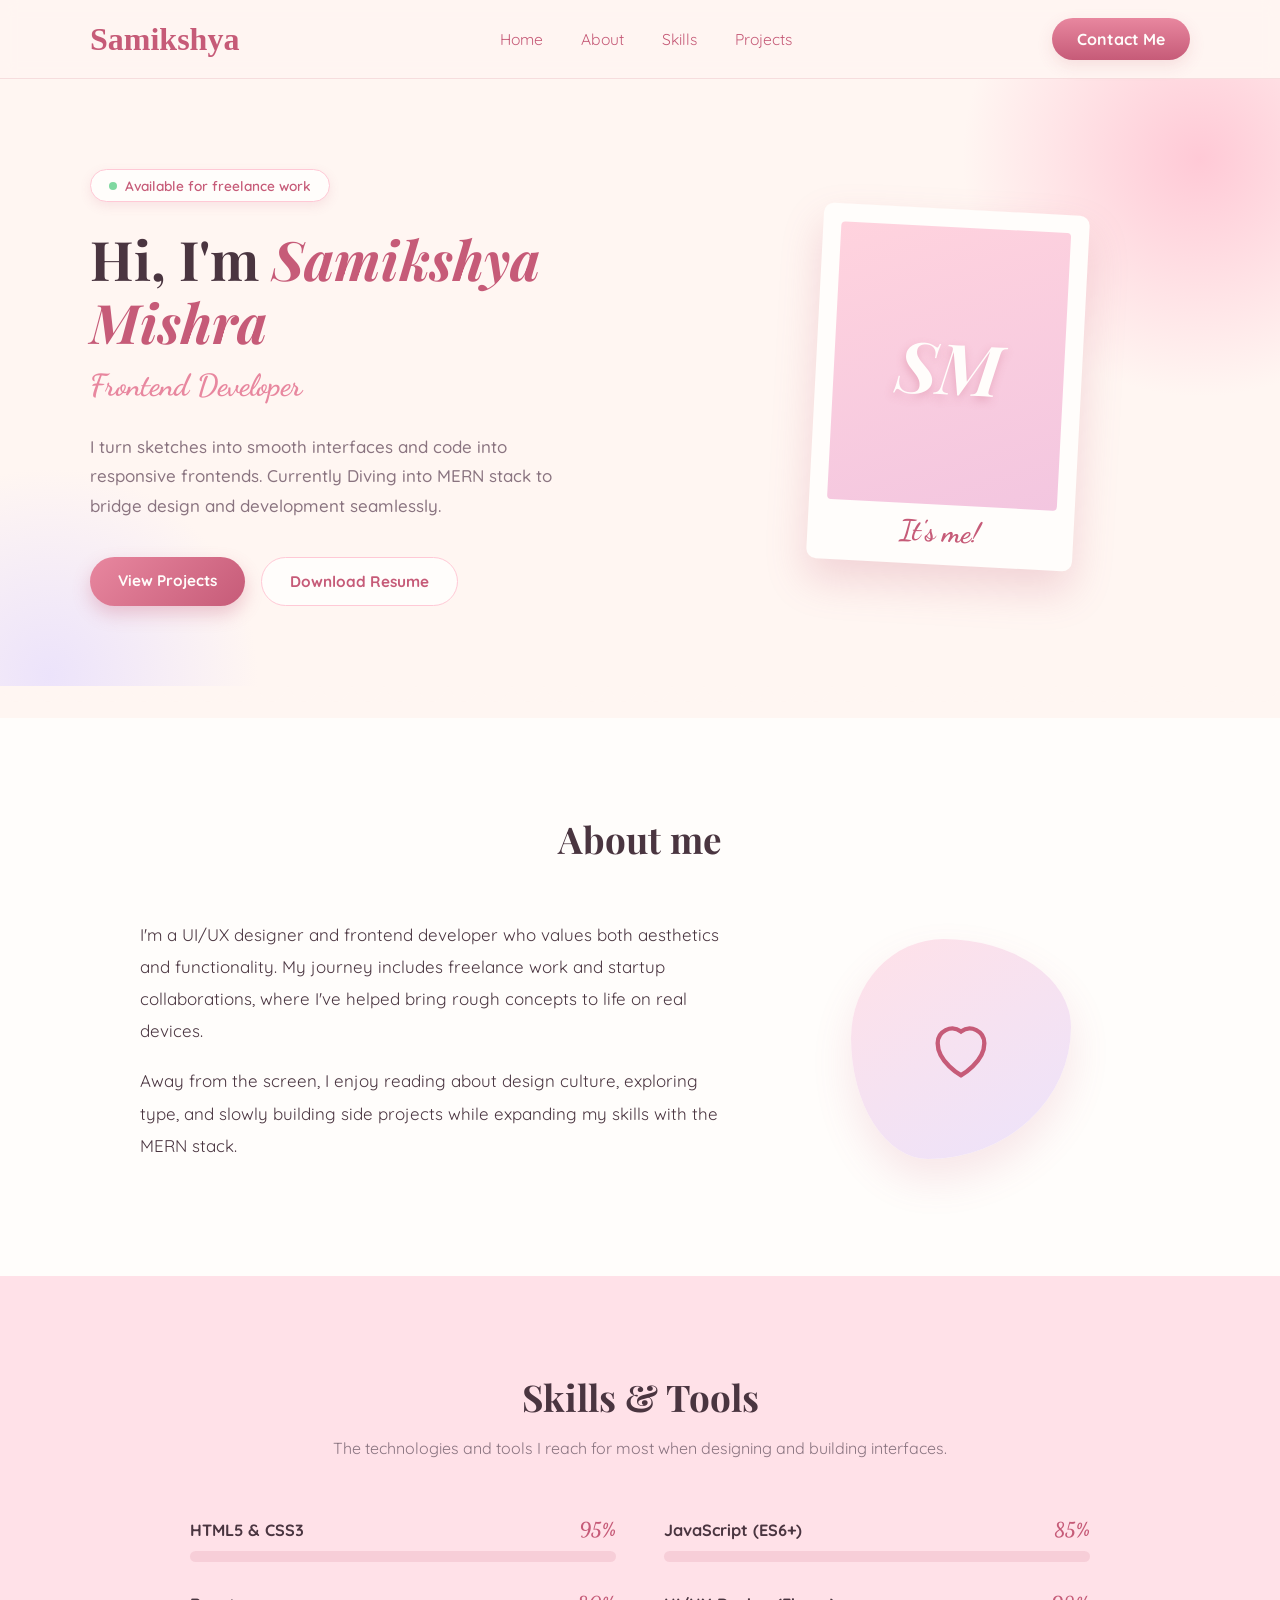
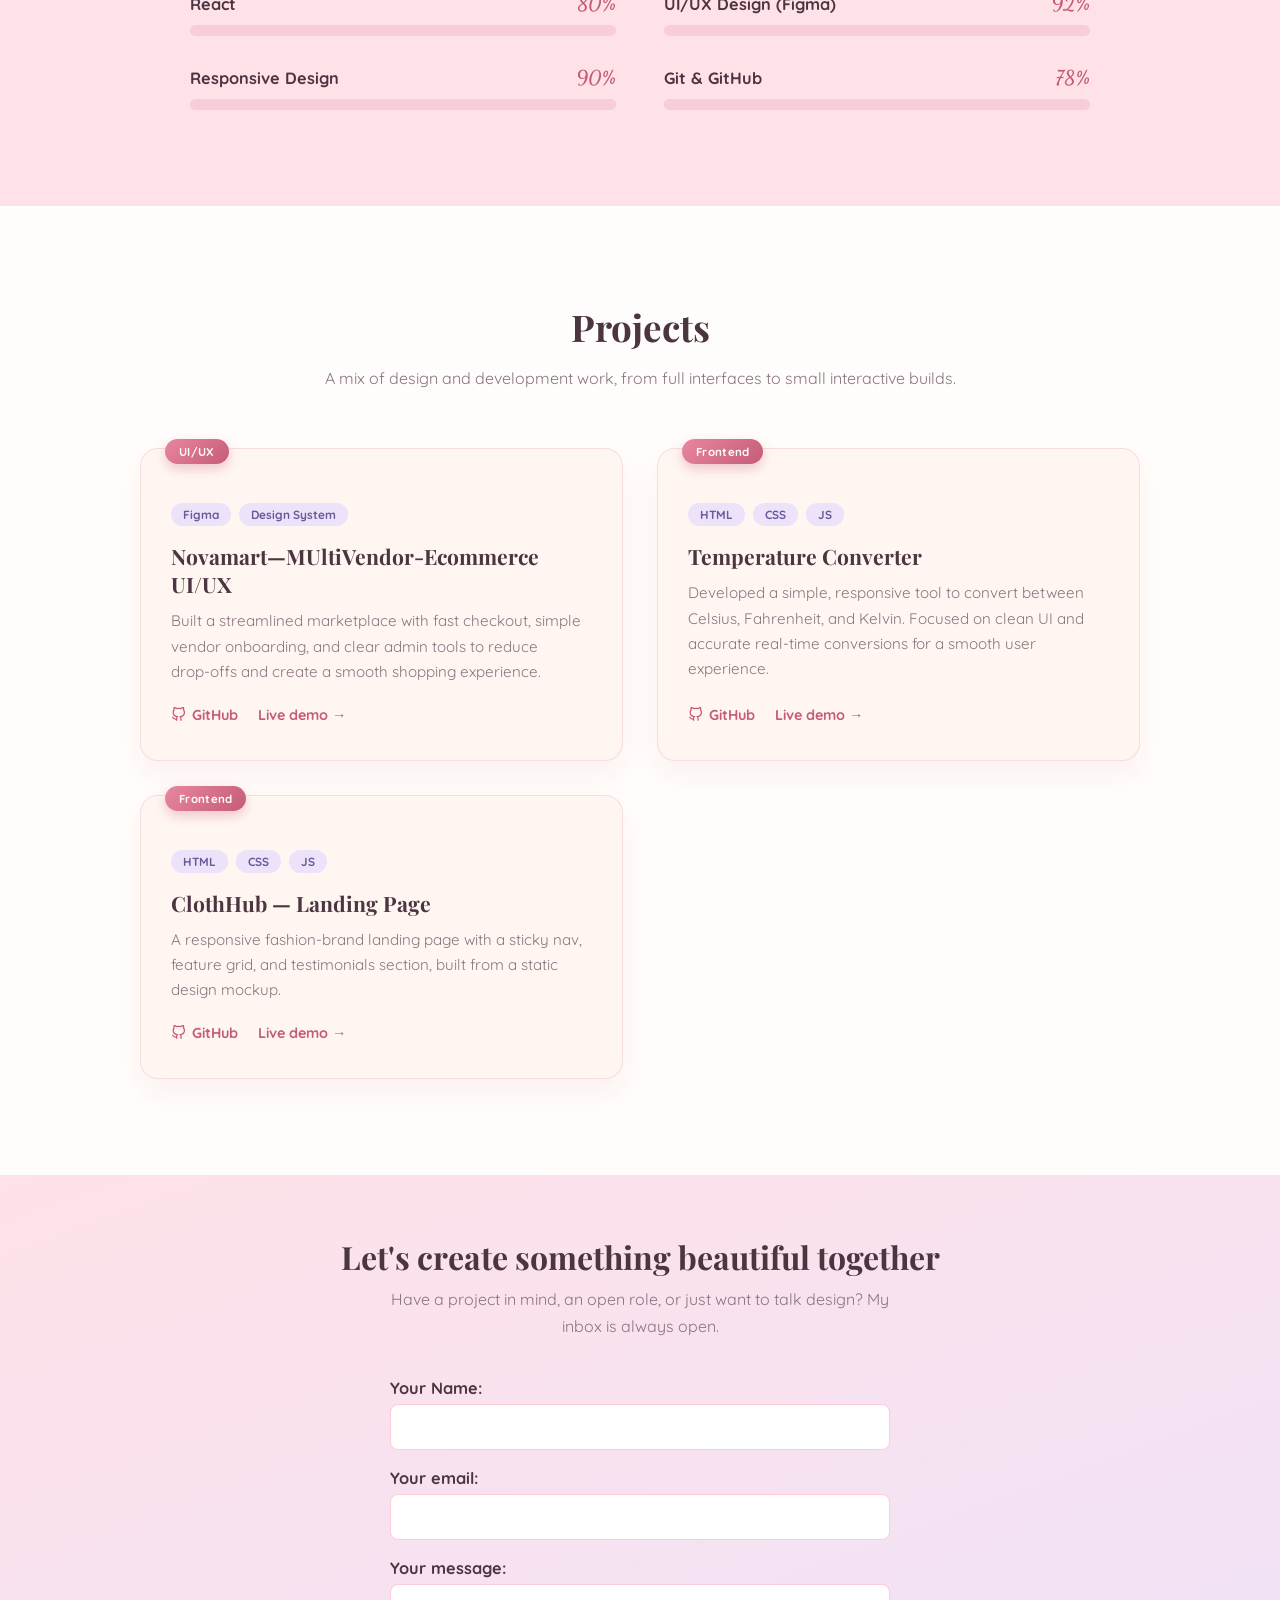
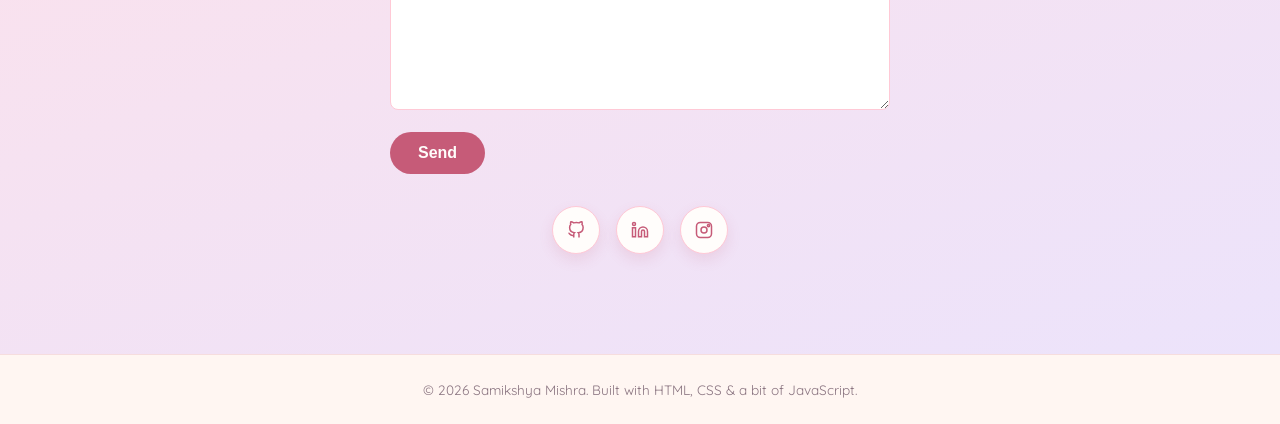
==== OIBSIP-WebDev-L1-Portfolio/index.html @ d639df47 "Update index.html" ====
<!DOCTYPE html>
<html lang="en">
<head>
    <meta charset="UTF-8">
    <meta name="viewport" content="width=device-width, initial-scale=1.0">
    <title> Samikshya Portfolio</title>
    <link rel="stylesheet" href="style.css">
    <link rel="preconnect" href="https://fonts.googleapis.com">
<link href="https://fonts.googleapis.com/css2?family=Playfair+Display:ital,wght@0,600;0,700;1,600;1,700&family=Dancing+Script:wght@600;700&family=Quicksand:wght@400;500;600;700&display=swap" rel="stylesheet">
</head>
<body>
<!-- Hero Section starts-->
    <header>
        <div class="nav-inner">
            <a href="#home" class="brand"> Samikshya</a>
            <nav class="links" id="navlinks">
              <a href="#home" class="nav-link">Home</a>
              <a href="#about"class="nav-link">About</a>
              <a href="#skills" class="nav-link">Skills</a>
              <a href="#projects" class="nav-link">Projects</a>
            </nav>
            <a href="#contact" class="nav-cta desktop-only">Contact Me</a>
            <button class="menu-toggle" id="menutoggle" aria-label="Menu"> <span></span> <span></span> <span></span></button>
        </div>
    </header>
<!-- heroooooooooooo -->
 <section class="hero" id="home">
  <svg class="sparkle" style="top:14%; left:8%; animation-delay:0s;" viewBox="0 0 24 24" fill="currentColor"><path d="M12 0 L14 10 L24 12 L14 14 L12 24 L10 14 L0 12 L10 10 Z"/></svg>
  <svg class="sparkle" style="top:60%; left:4%; animation-delay:1.2s;" viewBox="0 0 24 24" fill="currentColor"><path d="M12 0 L14 10 L24 12 L14 14 L12 24 L10 14 L0 12 L10 10 Z"/></svg>
  <svg class="sparkle" style="top:22%; right:6%; animation-delay:0.6s;" viewBox="0 0 24 24" fill="currentColor"><path d="M12 0 L14 10 L24 12 L14 14 L12 24 L10 14 L0 12 L10 10 Z"/></svg>
  <div class="wrap">
    <div class="hero-text">  
        <span class="badge"> <span class="dot"></span>Available for freelance work</span>
        <h1>Hi, I'm <span class="name">Samikshya Mishra</span></h1>
        <div class="role-line"><span id="typedRole">Frontend Developer</span></div>
        <h2 class="lede">I turn sketches into smooth interfaces and code into responsive frontends. Currently Diving into MERN stack to bridge design and development seamlessly.</h2>
        <div class="hero-btns">
            <a href="#projects" class="btn btn-solid">View Projects</a>
            <a href="#" class="btn btn-ghost">Download Resume</a>
        </div>
    </div>
    <div class="profile-wrap">
        <div class="polaroid">
            <span class="avatar=photo"></span>
            
            <div class="avatar-photo">SM
              <!-- <img src="sp.jpeg" alt="avatar-photo"> -->
            </div>
            <span class="caption">It's me!</span>
        </div>
    </div>
  </div>
 </section>
 <svg class="scallop" viewBox="0 0 1200 32" preserveAspectRatio="none" xmlns="http://www.w3.org/2000/svg">
  <path d="M0,0 
    Q15,32 30,0 Q45,32 60,0 Q75,32 90,0 Q105,32 120,0 Q135,32 150,0 Q165,32 180,0 Q195,32 210,0 Q225,32 240,0 Q255,32 270,0 Q285,32 300,0
    Q315,32 330,0 Q345,32 360,0 Q375,32 390,0 Q405,32 420,0 Q435,32 450,0 Q465,32 480,0 Q495,32 510,0 Q525,32 540,0 Q555,32 570,0 Q585,32 600,0
    Q615,32 630,0 Q645,32 660,0 Q675,32 690,0 Q705,32 720,0 Q735,32 750,0 Q765,32 780,0 Q795,32 810,0 Q825,32 840,0 Q855,32 870,0 Q885,32 900,0
    Q915,32 930,0 Q945,32 960,0 Q975,32 990,0 Q1005,32 1020,0 Q1035,32 1050,0 Q1065,32 1080,0 Q1095,32 1110,0 Q1125,32 1140,0 Q1155,32 1170,0 Q1185,32 1200,0
    L1200,0 L0,0 Z" fill="#fff6f2"/>
</svg>

<!-- Hero Section Ends -->

<!-- About Section Starts -->

<section class="about" id="about">
  <div class="wrap">
    <div class="sec-head">
      <!-- <span class="tag-note">get to know me</span> -->
      <h2>About me</h2>
    </div>
    <div class="about-body">
      <div class="about-text">
        <p>I'm a UI/UX designer and frontend developer who values both aesthetics and functionality. My journey includes freelance work and startup collaborations, where I've helped bring rough concepts to life on real devices.</p>
        <p>Away from the screen, I enjoy reading about design culture, exploring type, and slowly building side projects while expanding my skills with the MERN stack.</p>
      </div>
      <div class="about-visual">
        <div class="about-blob">
          <svg viewBox="0 0 24 24"><path d="M12 21s-8-4.5-8-11a5 5 0 0 1 8-4 5 5 0 0 1 8 4c0 6.5-8 11-8 11z"/></svg>
        </div>
      </div>
    </div>
  </div>
</section>
<!-- About Section Ends -->

<!-- Skills section Starts -->
<section class="skills" id="skills">
  <div class="wrap">
    <div class="sec-head">
      <h2>Skills &amp; Tools</h2>
      <p>The technologies and tools I reach for most when designing and building interfaces.</p>
    </div>
    <div class="skills-grid">
      <div class="skill-item">
        <div class="skill-top"><span class="name">HTML5 &amp; CSS3</span><span class="pct">95%</span></div>
        <div class="bar-track"><div class="bar-fill" data-width="95"></div></div>
      </div>
      <div class="skill-item">
        <div class="skill-top"><span class="name">JavaScript (ES6+)</span><span class="pct">85%</span></div>
        <div class="bar-track"><div class="bar-fill" data-width="85"></div></div>
      </div>
      <div class="skill-item">
        <div class="skill-top"><span class="name">React</span><span class="pct">80%</span></div>
        <div class="bar-track"><div class="bar-fill" data-width="80"></div></div>
      </div>
      <div class="skill-item">
        <div class="skill-top"><span class="name">UI/UX Design (Figma)</span><span class="pct">92%</span></div>
        <div class="bar-track"><div class="bar-fill" data-width="92"></div></div>
      </div>
      <div class="skill-item">
        <div class="skill-top"><span class="name">Responsive Design</span><span class="pct">90%</span></div>
        <div class="bar-track"><div class="bar-fill" data-width="90"></div></div>
      </div>
      <div class="skill-item">
        <div class="skill-top"><span class="name">Git &amp; GitHub</span><span class="pct">78%</span></div>
        <div class="bar-track"><div class="bar-fill" data-width="78"></div></div>
      </div>
    </div>
  </div>
</section>

<!-- Skills Section End -->

<!-- Project Section Starts -->
 <section class="projects" id="projects">
  <div class="wrap">
    <div class="sec-head">
      
      <h2>Projects</h2>
      <p>A mix of design and development work, from full interfaces to small interactive builds.</p>
    </div>
    <div class="project-grid">
      <div class="project-card">
        <span class="ribbon">UI/UX</span>
        <div class="tag-row"><span class="tag">Figma</span><span class="tag">Design System</span></div>
        <h3>Novamart—MUltiVendor-Ecommerce UI/UX</h3>
        <p>Built a streamlined marketplace with fast checkout, simple vendor onboarding, and clear admin tools to reduce drop‑offs and create a smooth shopping experience.</p>
        <div class="project-links">
          <a href="#"><svg viewBox="0 0 24 24" fill="none" stroke="currentColor" stroke-width="2"><path d="M9 19c-5 1.5-5-2.5-7-3m14 6v-3.87a3.37 3.37 0 0 0-.94-2.61c3.14-.35 6.44-1.54 6.44-7A5.44 5.44 0 0 0 20 4.77 5.07 5.07 0 0 0 19.91 1S18.73.65 16 2.48a13.38 13.38 0 0 0-7 0C6.27.65 5.09 1 5.09 1A5.07 5.07 0 0 0 5 4.77a5.44 5.44 0 0 0-1.5 3.78c0 5.42 3.3 6.61 6.44 7A3.37 3.37 0 0 0 9 18.13V22"/></svg> GitHub</a>
          <a href="https://github.com/mishraneera380-coder/NovaMart-MultiVendor-Ecommerce-UIUX#novamart--multi-vendor-e-commerce-marketplace-uiux">Live demo →</a>
        </div>
      </div>
      <div class="project-card">
        <span class="ribbon">Frontend</span>
        <div class="tag-row"><span class="tag">HTML</span><span class="tag">CSS </span> <span class="tag">JS</span></div>
        <h3>Temperature Converter</h3>
        <p>Developed a simple, responsive tool to convert between Celsius, Fahrenheit, and Kelvin. Focused on clean UI and accurate real‑time conversions for a smooth user experience.</p>
        <div class="project-links">
          <a href="#"><svg viewBox="0 0 24 24" fill="none" stroke="currentColor" stroke-width="2"><path d="M9 19c-5 1.5-5-2.5-7-3m14 6v-3.87a3.37 3.37 0 0 0-.94-2.61c3.14-.35 6.44-1.54 6.44-7A5.44 5.44 0 0 0 20 4.77 5.07 5.07 0 0 0 19.91 1S18.73.65 16 2.48a13.38 13.38 0 0 0-7 0C6.27.65 5.09 1 5.09 1A5.07 5.07 0 0 0 5 4.77a5.44 5.44 0 0 0-1.5 3.78c0 5.42 3.3 6.61 6.44 7A3.37 3.37 0 0 0 9 18.13V22"/></svg> GitHub</a>
          <a href="#">Live demo →</a>
        </div>
      </div>
      <div class="project-card">
        <span class="ribbon">Frontend</span>
        <div class="tag-row"><span class="tag">HTML</span><span class="tag">CSS</span><span class="tag">JS</span></div>
        <h3>ClothHub — Landing Page</h3>
        <p>A responsive fashion-brand landing page with a sticky nav, feature grid, and testimonials section, built from a static design mockup.</p>
        <div class="project-links">
          <a href="#"><svg viewBox="0 0 24 24" fill="none" stroke="currentColor" stroke-width="2"><path d="M9 19c-5 1.5-5-2.5-7-3m14 6v-3.87a3.37 3.37 0 0 0-.94-2.61c3.14-.35 6.44-1.54 6.44-7A5.44 5.44 0 0 0 20 4.77 5.07 5.07 0 0 0 19.91 1S18.73.65 16 2.48a13.38 13.38 0 0 0-7 0C6.27.65 5.09 1 5.09 1A5.07 5.07 0 0 0 5 4.77a5.44 5.44 0 0 0-1.5 3.78c0 5.42 3.3 6.61 6.44 7A3.37 3.37 0 0 0 9 18.13V22"/></svg> GitHub</a>
          <a href="#">Live demo →</a>
        </div>
      </div>
      <!-- <div class="project-card">
        <span class="ribbon">UI/UX</span>
        <div class="tag-row"><span class="tag">Figma</span><span class="tag">Case Study</span></div>
        <h3>Petalcart — App Redesign</h3>
        <p>A full UX case study reimagining a flower-delivery app's checkout flow, cutting drop-off with a simplified, friendlier journey.</p>
        <div class="project-links">
          <a href="#"><svg viewBox="0 0 24 24" fill="none" stroke="currentColor" stroke-width="2"><path d="M9 19c-5 1.5-5-2.5-7-3m14 6v-3.87a3.37 3.37 0 0 0-.94-2.61c3.14-.35 6.44-1.54 6.44-7A5.44 5.44 0 0 0 20 4.77 5.07 5.07 0 0 0 19.91 1S18.73.65 16 2.48a13.38 13.38 0 0 0-7 0C6.27.65 5.09 1 5.09 1A5.07 5.07 0 0 0 5 4.77a5.44 5.44 0 0 0-1.5 3.78c0 5.42 3.3 6.61 6.44 7A3.37 3.37 0 0 0 9 18.13V22"/></svg> GitHub</a>
          <a href="#">Live demo →</a>
        </div>
      </div> -->
    </div>
  </div>
</section>
<!-- Project Section End -->

<!-- Contact Section Start -->
<section class="contact" id="contact">
  <div class="wrap">
    <h2>Let's create something beautiful together</h2>
    <p class="lede">Have a project in mind, an open role, or just want to talk design? My inbox is always open.</p>
    
    <form action="https://formspree.io/f/mjyvebqd" method="POST" class="contact-form">
      <div class="form-group">
        <label for="name">Your Name:</label>
        <input type="name" id="name" required>
      </div>
      <div class="form-group">
        <label for="email">Your email:</label>
        <input type="email" id="email" name="email" required>
      </div>
      <div class="form-group">
        <label for="message">Your message:</label>
        <textarea id="message" name="message" rows="5" required></textarea>
      </div>
      <button type="submit">Send</button>
    </form>

    <!-- <a href="mailto:samikshya812@gmail.com" class="email-link">samikshya812@gmail.com</a> -->

    <div class="social-row">
     <!-- GitHub -->
     <a href="https://github.com/mishraneera380-coder" aria-label="GitHub">
       <svg viewBox="0 0 24 24" fill="none" stroke-width="2"><path d="M9 19c-5 1.5-5-2.5-7-3m14 6v-3.87a3.37 3.37 0 0 0-.94-2.61c3.14-.35 6.44-1.54 6.44-7A5.44 5.44 0 0 0 20 4.77 5.07 5.07 0 0 0 19.91 1S18.73.65 16 2.48a13.38 13.38 0 0 0-7 0C6.27.65 5.09 1 5.09 1A5.07 5.07 0 0 0 5 4.77a5.44 5.44 0 0 0-1.5 3.78c0 5.42 3.3 6.61 6.44 7A3.37 3.37 0 0 0 9 18.13V22"/></svg>
     </a>

     <!-- LinkedIn -->
     <a href="https://www.linkedin.com/in/samikshya-mishra-212961313/" aria-label="LinkedIn">
       <svg viewBox="0 0 24 24" fill="none" stroke-width="2"><path d="M16 8a6 6 0 0 1 6 6v7h-4v-7a2 2 0 0 0-2-2 2 2 0 0 0-2 2v7h-4v-7a6 6 0 0 1 6-6z"/><rect x="2" y="9" width="4" height="12"/><circle cx="4" cy="4" r="2"/></svg>
      </a>


     <!-- Instagram -->
     <a href="https://www.instagram.com/samikshya_mishraa/" aria-label="Instagram">
       <svg viewBox="0 0 24 24" fill="none" stroke="currentColor" stroke-width="2">
         <rect x="2" y="2" width="20" height="20" rx="5" ry="5"/>
         <circle cx="12" cy="12" r="4"/>
         <circle cx="18" cy="6" r="1.5"/>
       </svg>
     </a>
    </div>


    <!-- <p class="signoff">With love, Samikshya</p> -->
  </div>
</section>
<!-- Contact Section End-->


<footer>
  <p>© 2026 Samikshya Mishra. Built with HTML, CSS &amp; a bit of JavaScript.</p>
</footer>

</section>
</body>
</html>
---- OIBSIP-WebDev-L1-Portfolio/style.css ----
:root{
  --cream:#fff6f2;
  --blush:#ffe1e8;
  --blush-deep:#ffc9d6;
  --pink:#e8879f;
  --pink-deep:#c65b78;
  --lavender:#ece3fb;
  --gold:#d8a84e;
  --ink:#4a3540;
  --ink-soft:#8a7480;
  --white:#fffdfb;
  --line: rgba(198,91,120,0.16);
}
*{
  box-sizing: border-box;
  margin: 0; padding: 0;
}
html{
  scroll-behavior: smooth;
  scroll-padding-top: 78px;
}
body{
  font-family:'Quicksand', sans-serif;
  background: var(--cream);
  color: var(--ink);
  overflow-x: hidden;
}
h1,h2,h3{
  font-family: 'Playfair Display', serif;
}
.script{
  font-family: 'Dancing Script', cursive;
}
a{
  text-decoration: none;
  color: inherit;
}
ul{
  list-style: none;
}
.wrap{
  max-width: 1180px;
  margin: 0 auto; padding: 0 40px;
  position: relative;
  z-index: 2;
}

.sparkle{
  position: absolute;
  width: 14px; height: 14px;
  color: var(--gold);
  opacity: 0;
  animation:twinkle 3s ease-in-out infinite;
  pointer-events: none;
}

@keyframes twinkle {
  0%,100%{
    opacity: 0;
    transform: scale(0.5) rotate(0deg);
  }
  50%{
    opacity: 1;
    transform: scale(1) rotate(15deg);
  }
}

header{
  position: sticky;
  top: 0; 
  z-index: 100;
  background: rgba(255,246,242,0.9);
  backdrop-filter: blur(8px);
  border-bottom: 1px solid var(--line);
}

.nav-inner{
  display: flex;
  align-items: center;
  justify-content: space-between;
  padding: 18px 40px;
  max-width: 1180px;
  margin: 0 auto;
}

.brand{
  font-family: 'Dancinf Script', cursive;
  font-weight: 700;
  font-size: 2rem;
  color: var(--pink-deep);
}

.links{
  display: flex;
  gap: 6px;
}
.links a{
  font-size: 0.98rem;
  font-weight: 2rem;
  color: var(--pink-deep);
  padding: 8px 16px;
  border-radius: 22px;
  transition: color .2s ease, background-color 0.2s ease;
}

.links a:hover{
  color:var(--pink-deep);
  background: var(--blush);
}
.nav-cta{
  font-weight: 689;
  font-size: 1rem;
  color: var(--white);
  background: linear-gradient( var(--pink), var(--pink-deep));
  padding: 11px 25px;
  border-radius: 50px;
  box-shadow: 0 6px 16px rgba(198,91,120,0.16) ;
  transition: transform .2s ease, box-shadow .2s ease;
  white-space: nowrap;
}
.nav-cta:hover{
  transform: translate(-3px);
  box-shadow: 0 10px 20px rgba(198,91,120,0.16);
}

.menu-toggle{
  display: none;
  flex-direction: column;
  gap: 5px;
  background: none;
  border: none;
  cursor: pointer;
}

.menu-toggle span{
  width: 24px;
  height: 2px;
  background: var(--pink-deep);
  display: block;
  border-radius: 2px;
}

.hero{
  position:relative;
  padding:90px 0 80px;
  overflow:hidden;
}

.hero::before{
  content:'';
  position:absolute;
  top:-160px; 
  right:-160px;
  width:480px; height:480px; 
  border-radius:50%;
  background:radial-gradient(circle, var(--blush-deep), transparent 70%);
  z-index:0;
}
.hero::after{
  content:'';
  position:absolute; 
  bottom:-200px; 
  left:-160px;
  width:420px; height:420px; 
  border-radius:50%;
  background:radial-gradient(circle, var(--lavender), transparent 70%);
  z-index:0;
}
.hero .wrap{ 
  display:flex; 
  align-items:center; 
  gap:60px; 
}
.hero-text{ 
  flex:1.15; 
}

.badge{
  display:inline-flex; 
  align-items:center; 
  gap:8px;
  font-size:0.85rem; font-weight:600;
  color:var(--pink-deep);
  background:var(--white);
  border:1px solid var(--blush-deep);
  padding:7px 18px; 
  border-radius:42px;
  margin-bottom:26px;
  box-shadow:0 4px 12px rgba(198,91,120,0.12);
}
.badge .dot{ 
  width:8px; height:8px; 
  border-radius:50%; 
  background:#7fd8a0; 
  display:inline-block; 
  animation:pulse 1.86s infinite; 
}
@keyframes pulse{
  0%{ 
    box-shadow:0 0 0 0 rgba(127,216,160,.5); 
  }
  70%{ 
    box-shadow:0 0 0 8px rgba(127,216,160,0); 
  }
  100%{ 
    box-shadow:0 0 0 0 rgba(127,216,160,0); 
  }
}

.hero-text h1{
  font-size:3.4rem; 
  line-height:1.15; 
  font-weight:700;
  color:var(--ink); 
  margin-bottom:14px;
}
.hero-text h1 .name{ 
  color:var(--pink-deep); 
  font-style:italic; 
}

.role-line{
  font-family:'Dancing Script', cursive;
  font-size:1.9rem; font-weight:700;
  color:var(--pink);
  margin-bottom:22px; min-height:1.4em;
}
.role-line .cursor{
  display:inline-block; 
  width:2px; 
  height:0.85em;
  background:var(--pink-deep); 
  vertical-align:middle;
  margin-left:2px; 
  animation:blink 1s step-end infinite;
}
@keyframes blink{ 
  50%{ 
      opacity:0; 
  }
}

.hero-text h2.lede{
  font-family:'Quicksand', sans-serif;
  font-size:1.06rem; 
  font-weight:500;
  color:var(--ink-soft); 
  line-height:1.75;
  max-width:500px; 
  margin-bottom:36px;
}

.hero-btns{
  display:flex; 
  gap:16px; 
  flex-wrap:wrap; 
}
.btn{ 
  font-weight:700; 
  font-size:0.96rem; 
  padding:14px 28px; 
  border-radius:30px; 
  transition:all .2s ease; 
  display:inline-block; 
}
.btn-solid{ 
  background:linear-gradient(135deg, var(--pink), var(--pink-deep)); 
  color:var(--white); 
  box-shadow:0 8px 18px rgba(198,91,120,0.3); 
}
.btn-solid:hover{ 
  transform:translateY(-3px); 
  box-shadow:0 12px 22px rgba(198,91,120,0.4); 
}
.btn-ghost{ 
  border:1.5px solid var(--blush-deep); 
  color:var(--pink-deep); 
  background:var(--white); 
}
.btn-ghost:hover{ 
  background:var(--blush); 
  transform:translateY(-3px); 
}

  /* profile polaroid */
.profile-wrap{
  flex:1; 
  display:flex; 
  justify-content:center; 
  position:relative; 
}
.polaroid{
  background:var(--white);
  padding:18px 18px 60px;
  border-radius:10px;
  box-shadow:0 20px 40px rgba(198,91,120,0.22);
  transform:rotate(3deg);
  position:relative;
}
.tape{
  position:absolute; 
  top:-14px; left:50%; 
  margin-left:-46px;
  width:92px; height:28px;
  background:rgba(236,227,251,0.85);
  border:1px solid rgba(198,91,120,0.15);
  transform:rotate(-4deg);
}
.avatar-photo{
  width:230px; height:278px; border-radius:4px;
  background:linear-gradient(160deg, #ffd3de, #f3c6e0);
  display:flex; 
  align-items:center; 
  justify-content:center;
  font-family:'Playfair Display', serif; font-style:italic; font-weight:700;
  font-size:4.4rem; color:var(--white);
  text-shadow:0 4px 10px rgba(198,91,120,0.3);
}
.polaroid .caption{
  position:absolute; bottom:16px; left:0; right:0; text-align:center;
  font-family:'Dancing Script', cursive; font-size:1.8rem; color:var(--pink-deep); font-weight:700;
}

  /* scallop divider (lace edge) */
.scallop{
  display:block; width:100%; height:32px; position:relative; z-index:2;
}

section{
  padding:96px 0; 
  position:relative; 
}
.tag-note{
  display:inline-flex; 
  align-items:center; 
  gap:6px;
  font-family:'Dancing Script', cursive; 
  font-size:1.5rem; 
  font-weight:700;
  color:var(--pink-deep);
  margin-bottom:12px;
}
  
.sec-head{ 
  max-width:640px; 
  margin:0 auto 56px; 
  text-align:center; 
}
  
.sec-head h2{ 
  font-size:2.3rem; 
  color:var(--ink); 
  font-weight:700; 
  margin-bottom:14px; 
}
  
.sec-head p{ 
  color:var(--ink-soft); 
  font-size:1rem; 
  line-height:1.7; 
}

.about{ 
  background:var(--white); 
}

.about-body{ 
  display:flex; 
  gap:60px; 
  align-items:center; 
  max-width:1000px; 
  margin:0 auto; 
}

.about-text{ 
  flex:1.3; 
  text-align:left; 
}

.about-text p{ 
  font-size:1.06rem; 
  line-height:1.9; 
  color:var(--ink); 
  margin-bottom:18px; 
}

.about-visual{
  flex:0.8; 
  display:flex; 
  justify-content:center;
}

.about-blob{
  width:220px; height:220px;
  border-radius:42% 58% 65% 35% / 45% 40% 60% 55%;
  background:linear-gradient(150deg, var(--blush), var(--lavender));
  display:flex; align-items:center; justify-content:center;
  box-shadow:0 20px 40px rgba(198,91,120,0.14);
}

.about-blob svg{ 
  width:70px; 
  height:70px; 
  stroke:var(--pink-deep); 
  fill:none; 
  stroke-width:1.5; 
}

.skills{
  background: var(--blush);
}
.skills-grid{
  display: grid;
  grid-template-columns: repeat(2, 1fr);
  gap: 30px 48px; max-width: 900px; 
  margin: 0 auto;
}

.skill-top{
  display: flex;
  justify-content: space-between;
  align-items: baseline;
  margin-bottom: 9px;
}

.skill-top .name{
  font-weight: 700;
  font-size: 1.02rem;
  color: var(--ink);
}

.skill-top .pct{
  font-family: 'Dancing Script', cursive;
  font-size: 1.25rem;
  color: var(--pink-deep);
  font-weight: 700;
}

.bar-track{
  width: 100%;
  height: 11px;
  border-radius: 20px;
  background: rgba(198,91,120,0.14);
  overflow: hidden;
}

.bar-fill{
  height: 100%;
  width: 0%;
  background: linear-gradient(90deg ,var(--gold), var(--pink));
  border-radius: 20px;
  transition: width 1.1s cubic-bezier(.16, .84, .44, 1);
}

.projects{ 
  background:var(--white); 
}

.project-grid{ 
  display:grid; 
  grid-template-columns:repeat(2, 1fr); 
  gap:34px; 
  max-width:1000px; 
  margin:0 auto; 
}
.project-card{
    background:var(--cream);
    border:1px solid var(--line);
    border-radius:18px;
    padding:34px 30px;
    display:flex; 
    flex-direction:column;
    position:relative;
    box-shadow:0 14px 30px rgba(198,91,120,0.08);
    transition: transform .25s ease, box-shadow .25s ease;
}
.project-card:hover{ transform:translateY(-6px); box-shadow:0 22px 38px rgba(198,91,120,0.16); }
.ribbon{
    position:absolute; top:-10px; left:24px;
    background:linear-gradient(135deg, var(--pink), var(--pink-deep));
    color:var(--white); font-size:0.72rem; font-weight:700; letter-spacing:0.3px;
    padding:5px 14px; border-radius:20px;
    box-shadow:0 5px 12px rgba(198,91,120,0.3);
  }
.tag-row{ 
  display:flex; 
  gap:8px; 
  flex-wrap:wrap; 
  margin:20px 0 16px; 
}
.tag{ 
  font-size:0.74rem; 
  font-weight:700; 
  background:var(--lavender); 
  color:#6b5a99; 
  padding:4px 12px; 
  border-radius:20px; 
}
.project-card h3{ 
  font-size:1.32rem; 
  color:var(--ink); 
  margin-bottom:10px; 
  font-weight:700; 
}
.project-card p{ 
  color:var(--ink-soft); 
  font-size:0.95rem; 
  line-height:1.65; 
  margin-bottom:22px; 
  flex:1; 
}
.project-links{ 
  display:flex; 
  gap:20px; 
}
.project-links a{ 
  font-size:0.9rem; 
  font-weight:700; 
  color:var(--pink-deep); 
  display:flex; 
  align-items:center; 
  gap:6px; 
  border-bottom:2px solid transparent; 
}
.project-links a:hover{ 
  border-color:var(--pink-deep); 
}
.project-links svg{ 
  width:15px; 
  height:15px; 
}

.contact {
  background: linear-gradient(160deg, var(--blush), var(--lavender));
  text-align: center;
  padding: 60px 20px;
}

.contact h2 {
  font-size: 2rem;
  margin-bottom: 8px;
  font-weight: 700;
  color: var(--ink);
}

.contact .lede {
  color: var(--ink-soft);
  max-width: 500px;
  margin: 0 auto 38px;
  line-height: 1.7;
}

.contact-form {
  max-width: 500px;
  margin: 0 auto 32px;
  text-align: left;
}

.form-group {
  margin-bottom: 18px;
  font-weight: 700;
  font-size: 1.02rem;
  color: var(--ink);

}

.form-group label {
  display: block;
  font-weight: 700;
  font-size:1.02rem ;
  margin-bottom: 6px;
  color: var(--ink);
}

.contact-form input,
.contact-form textarea {
  width: 100%;
  padding: 12px;
  border: 1px solid var(--blush-deep);
  border-radius: 8px;
  font-family: inherit;
  font-size: 1rem;
}

.contact-form button {
  display: inline-block;
  background: var(--pink-deep);
  color: var(--white);
  border: none;
  padding: 12px 28px;
  border-radius: 30px;
  cursor: pointer;
  font-weight: 655;
  font-size: 1rem;
  color: var(--white);
  transition: transform .2s ease-in-out;
}

.contact-form button:hover {
  transform: translateY(-2.8px);
}

/* .email-link {
  font-family: 'Playfair Display', serif;
  font-style: italic;
  font-size: 1.2rem;
  color: var(--white);
  background: linear-gradient(135deg, var(--pink), var(--pink-deep));
  padding: 16px 36px;
  border-radius: 40px;
  display: inline-block;
  margin-bottom: 42px;
  box-shadow: 0 12px 26px rgba(198,91,120,0.3);
  transition: transform .2s ease;
}

.email-link:hover {
  transform: translateY(-3px);
} */

.social-row {
  display: flex;
  justify-content: center;
  gap: 16px;
  margin-bottom: 40px;
}

.social-row a {
  width: 48px;
  height: 48px;
  border-radius: 50%;
  background: var(--white);
  border: 1px solid var(--blush-deep);
  display: flex;
  align-items: center;
  justify-content: center;
  box-shadow: 0 6px 14px rgba(198,91,120,0.14);
  transition: background .2s ease, transform .2s ease;
}

.social-row a svg {
  width: 18px;
  height: 20px;
  stroke: var(--pink-deep);
}

.social-row a:hover {
  background: var(--pink-deep);
  transform: translateY(-3px) scale(1.05);
}

.social-row a:hover svg {
  stroke: var(--white);
}

.signoff {
  font-family: 'Dancing Script', cursive;
  font-size: 1.6rem;
  color: var(--pink-deep);
}


footer{ 
  background:var(--cream); 
  border-top:1px solid var(--line); 
  padding:26px 0; 
  text-align:center; 
}
footer p{ 
  font-size:0.85rem; 
  color:var(--ink-soft); 
}
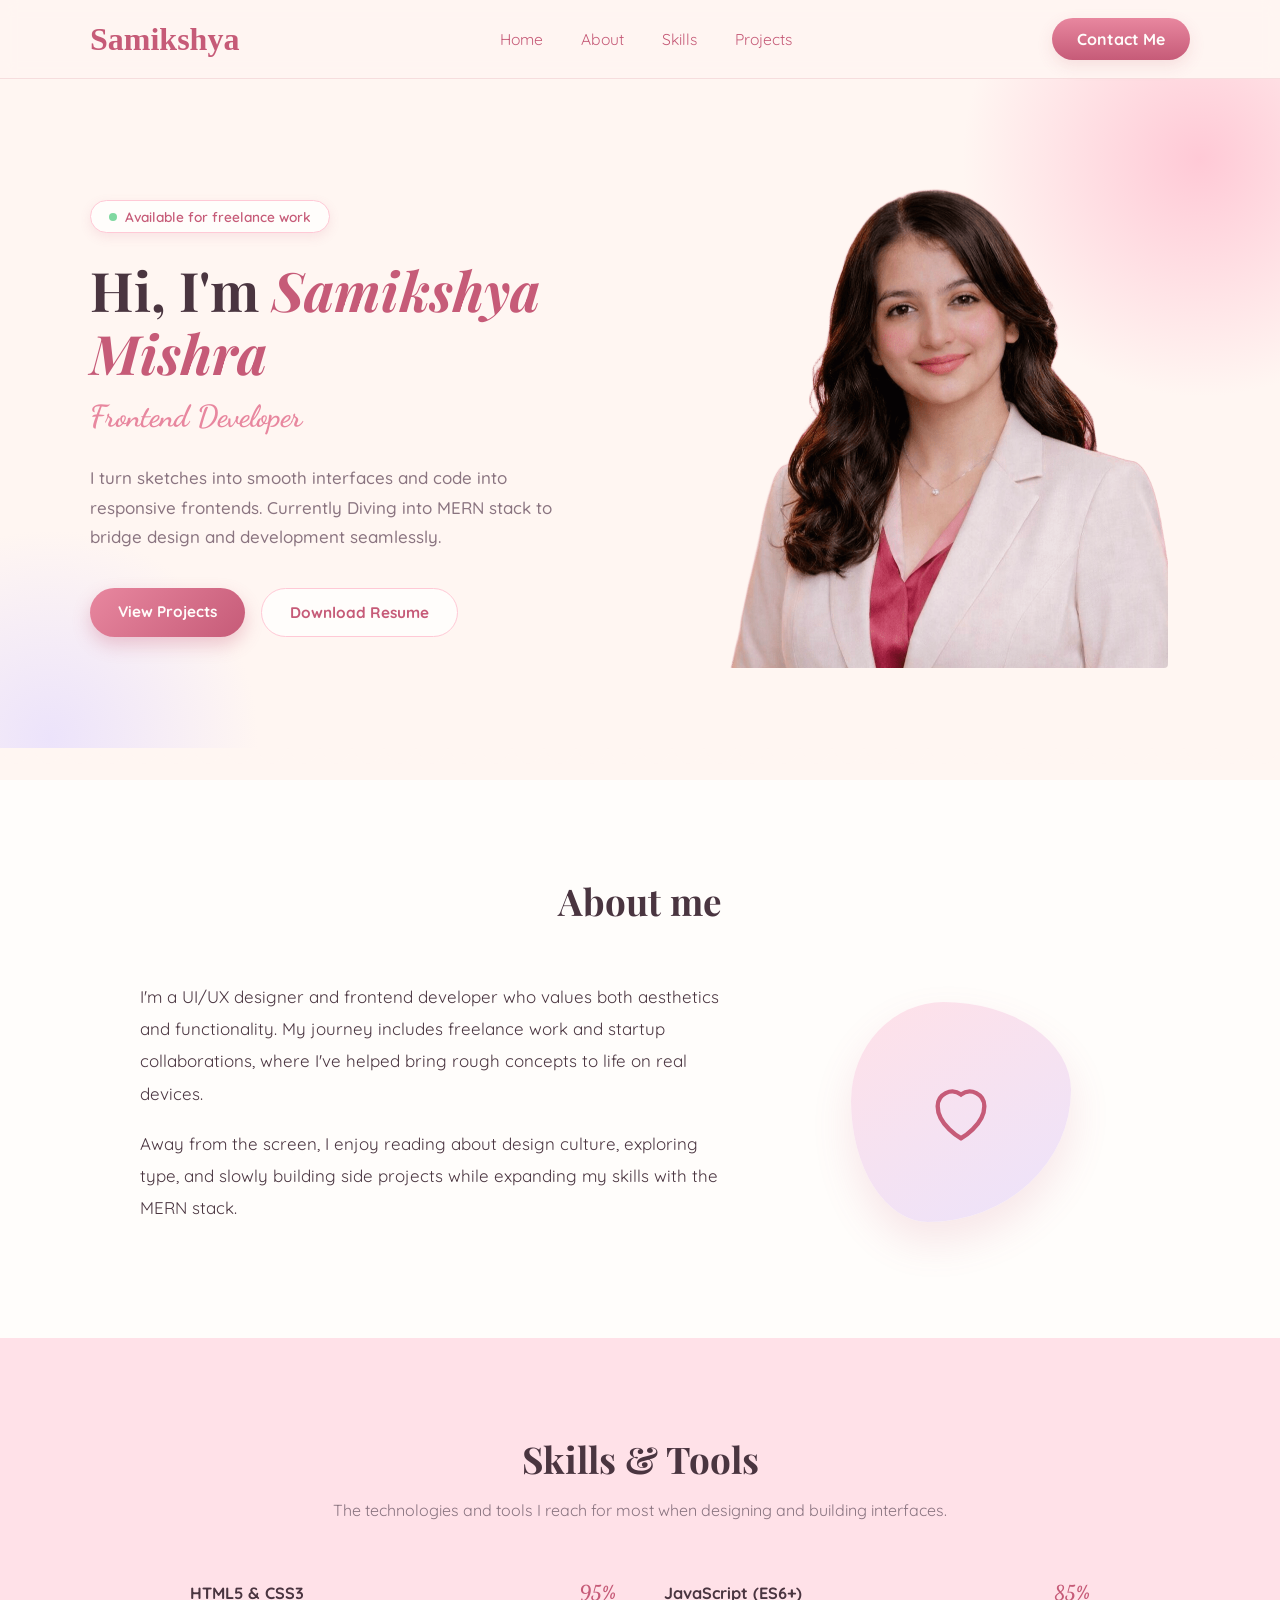
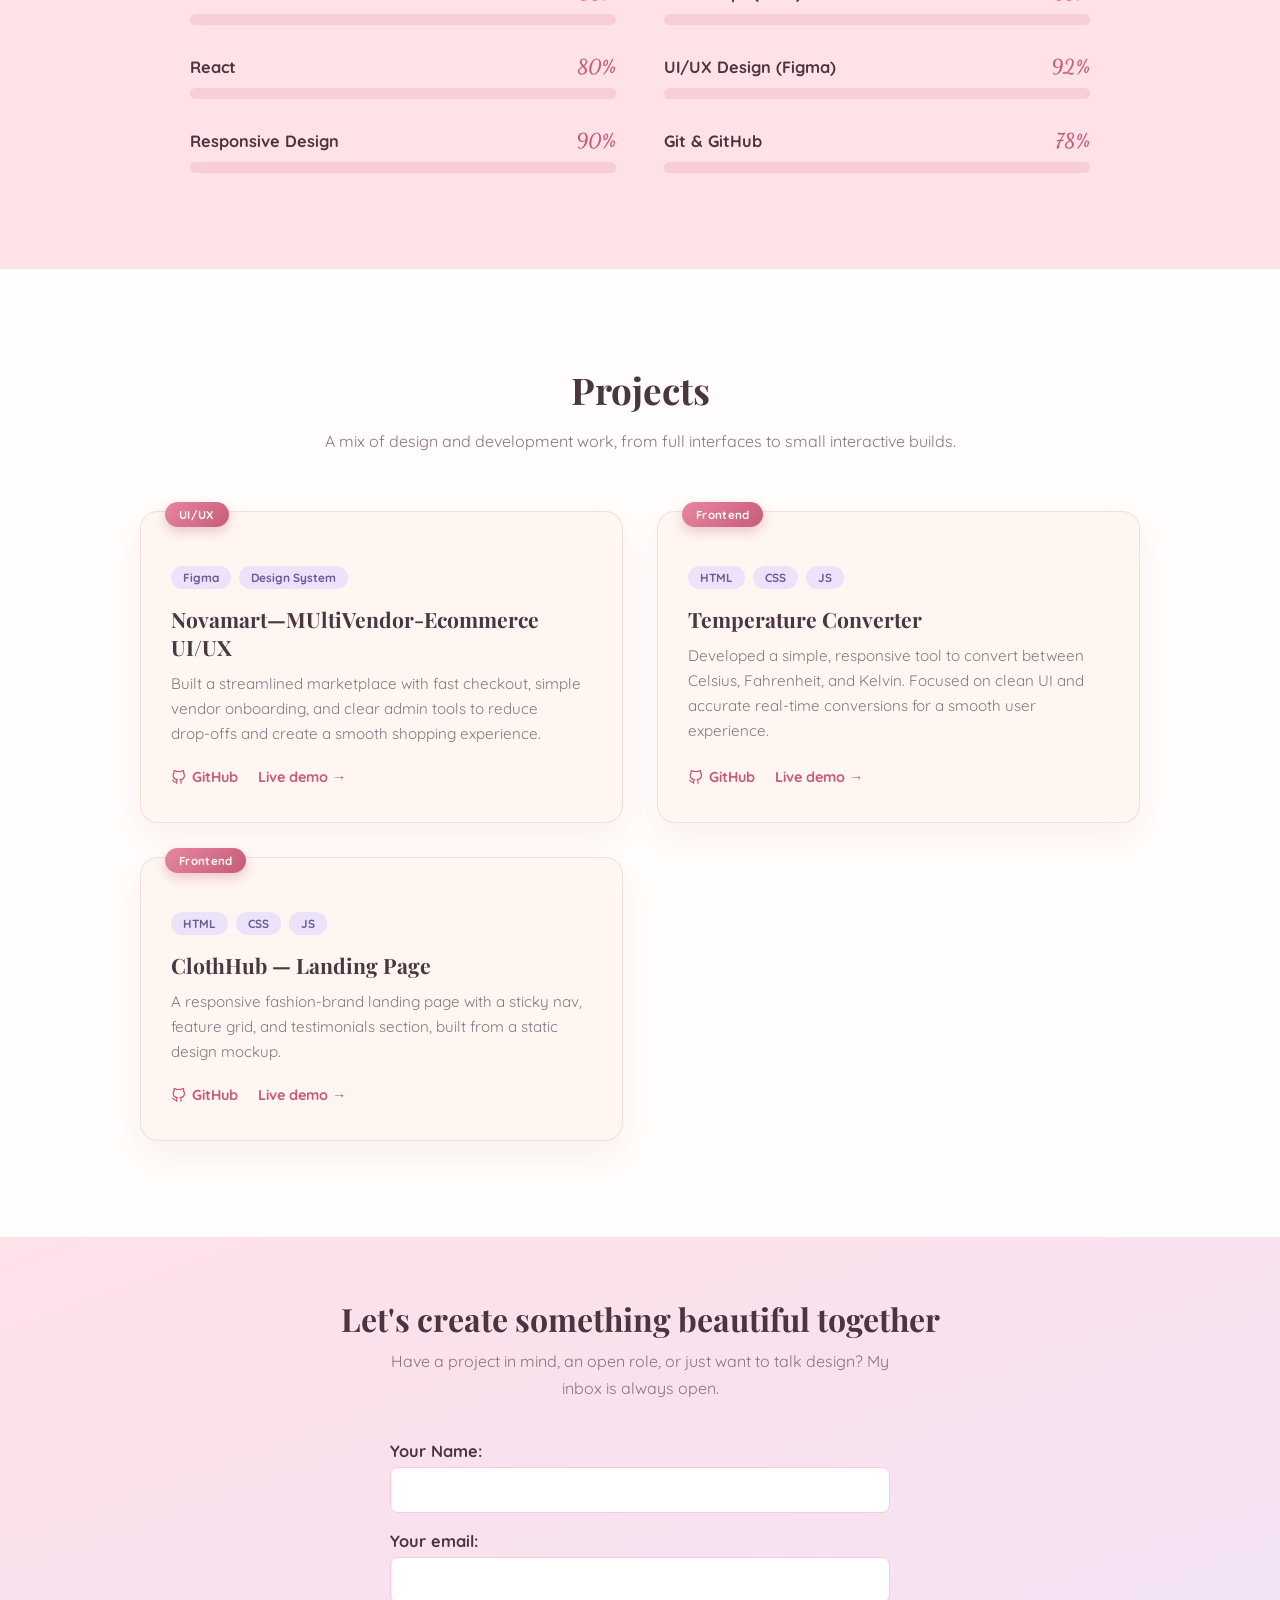
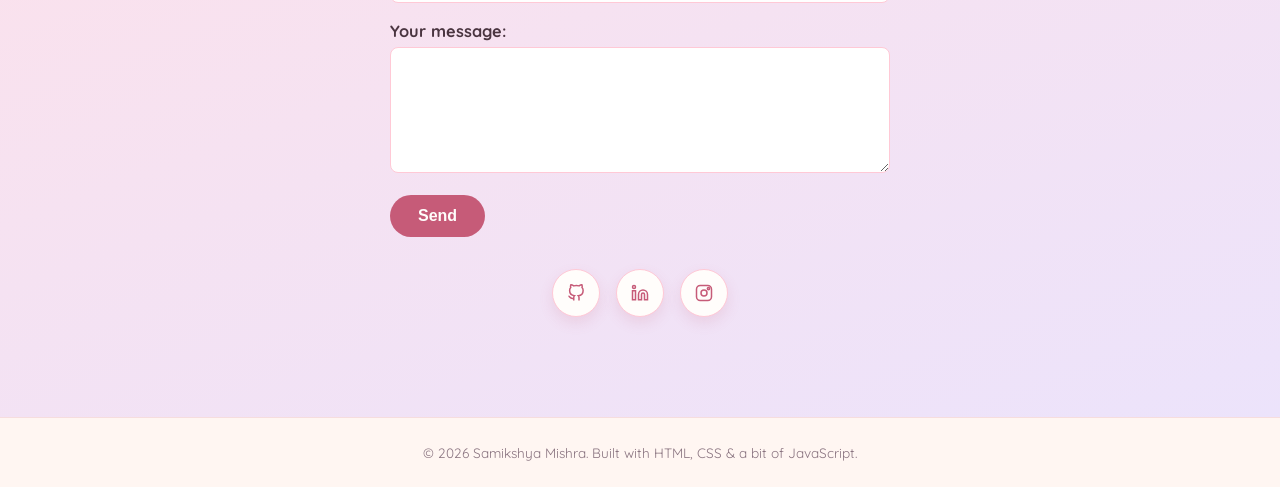
==== commit 2a51a8f4: "updated version" ====
--- a/OIBSIP-WebDev-L1-Portfolio/index.html
+++ b/OIBSIP-WebDev-L1-Portfolio/index.html
@@ -40,15 +40,13 @@
         </div>
     </div>
     <div class="profile-wrap">
-        <div class="polaroid">
-            <span class="avatar=photo"></span>
+      <img src="ohh (1).png" alt="avatar-photo" class="avatar-photo">
+        <!-- <div class="polaroid">
+            <span class="tape"></span>
             
-            <div class="avatar-photo">SM
-              <!-- <img src="sp.jpeg" alt="avatar-photo"> -->
-            </div>
             <span class="caption">It's me!</span>
         </div>
-    </div>
+    </div> -->
   </div>
  </section>
  <svg class="scallop" viewBox="0 0 1200 32" preserveAspectRatio="none" xmlns="http://www.w3.org/2000/svg">
--- a/OIBSIP-WebDev-L1-Portfolio/style.css
+++ b/OIBSIP-WebDev-L1-Portfolio/style.css
@@ -290,7 +290,7 @@
   position:relative; 
 }
 .polaroid{
-  background:var(--white);
+  background:var(--blush);
   padding:18px 18px 60px;
   border-radius:10px;
   box-shadow:0 20px 40px rgba(198,91,120,0.22);
@@ -307,18 +307,30 @@
   transform:rotate(-4deg);
 }
 .avatar-photo{
-  width:230px; height:278px; border-radius:4px;
-  background:linear-gradient(160deg, #ffd3de, #f3c6e0);
-  display:flex; 
-  align-items:center; 
-  justify-content:center;
-  font-family:'Playfair Display', serif; font-style:italic; font-weight:700;
-  font-size:4.4rem; color:var(--white);
-  text-shadow:0 4px 10px rgba(198,91,120,0.3);
+  width:440px; 
+  height: 499px; 
+  border-radius:4px;
+  object-fit: cover;
+  overflow: hidden;
+  display: flex;
+  align-items: center;
+  justify-content: center;
+}
+.avatar-photo img{
+  width:100%;
+  height: 400;
+  border-color: var(--ink);
+  object-fit: cover;
+  object-position: top;
 }
 .polaroid .caption{
-  position:absolute; bottom:16px; left:0; right:0; text-align:center;
-  font-family:'Dancing Script', cursive; font-size:1.8rem; color:var(--pink-deep); font-weight:700;
+  position:absolute; 
+  bottom:16px; left:0; right:0; 
+  text-align:center;
+  font-family:'Dancing Script', cursive; 
+  font-size:1.8rem; 
+  color:var(--ink); 
+  font-weight:700;
 }
 
   /* scallop divider (lace edge) */
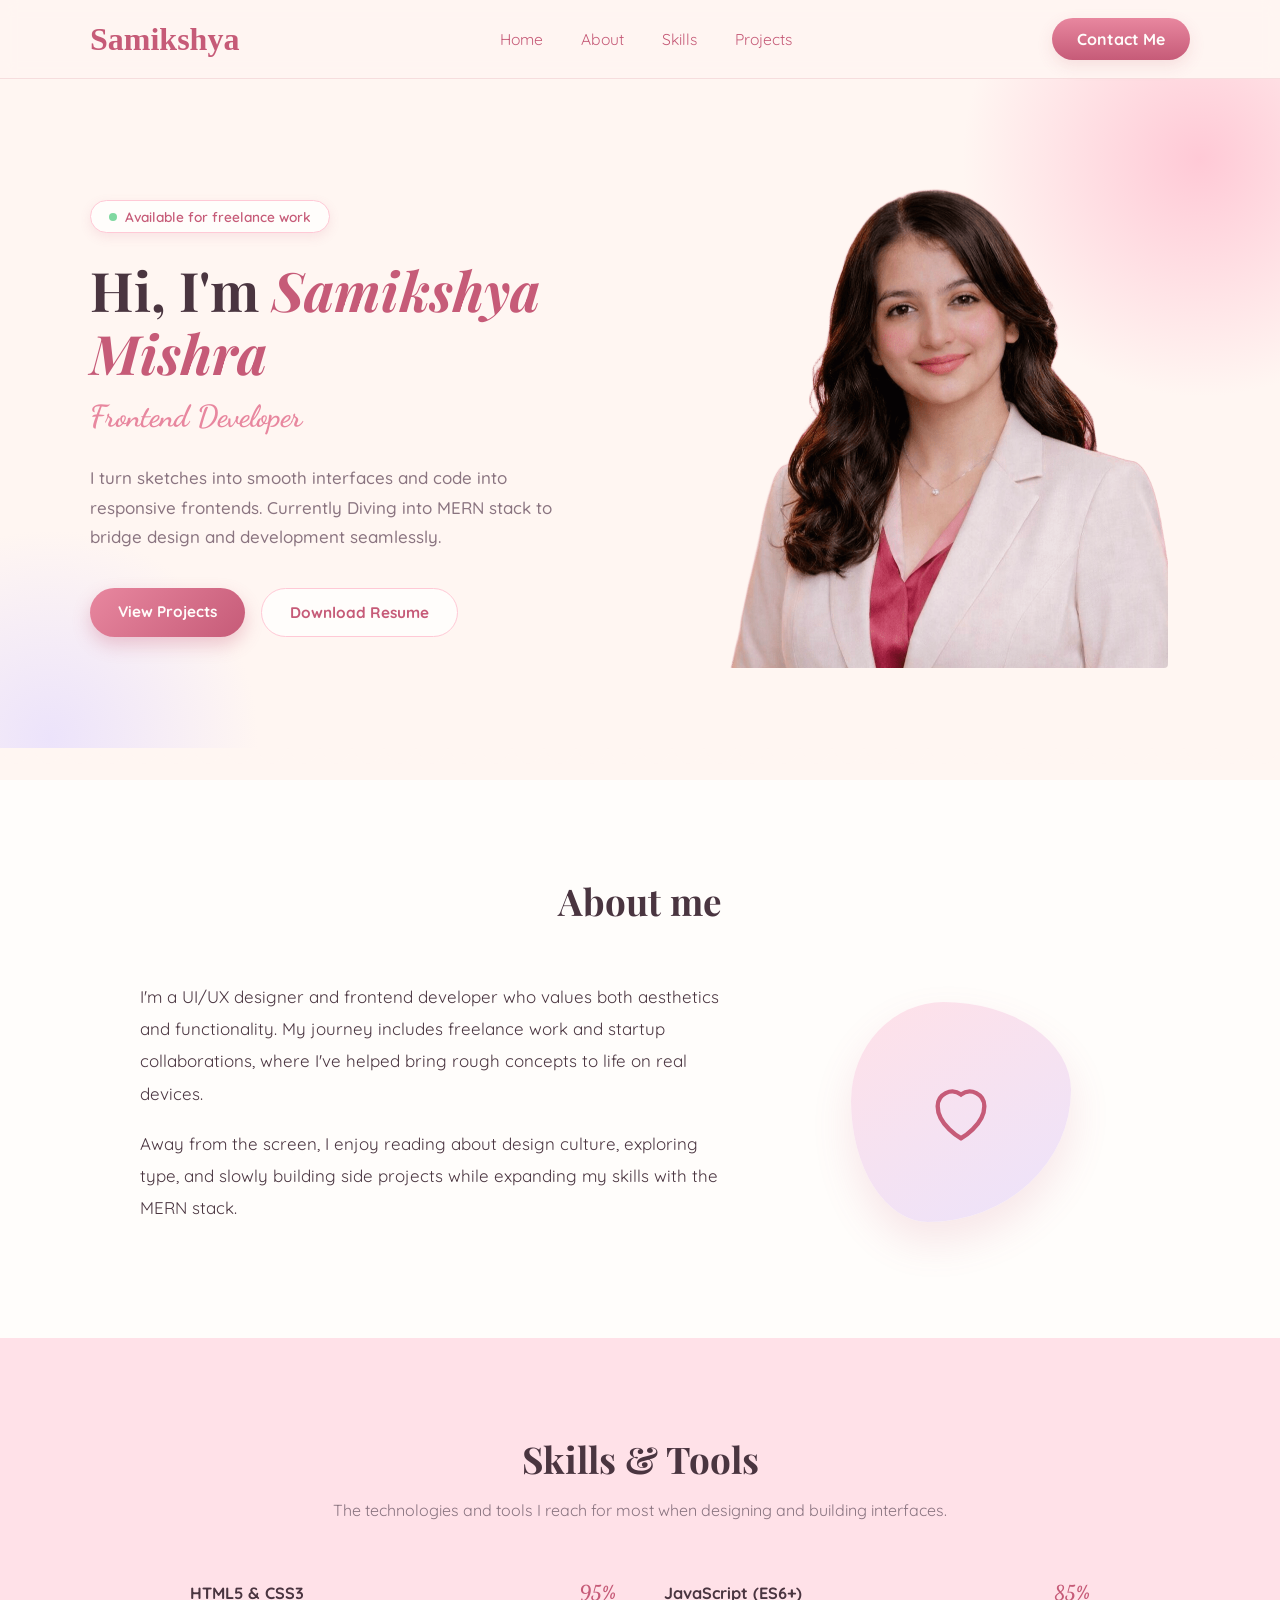
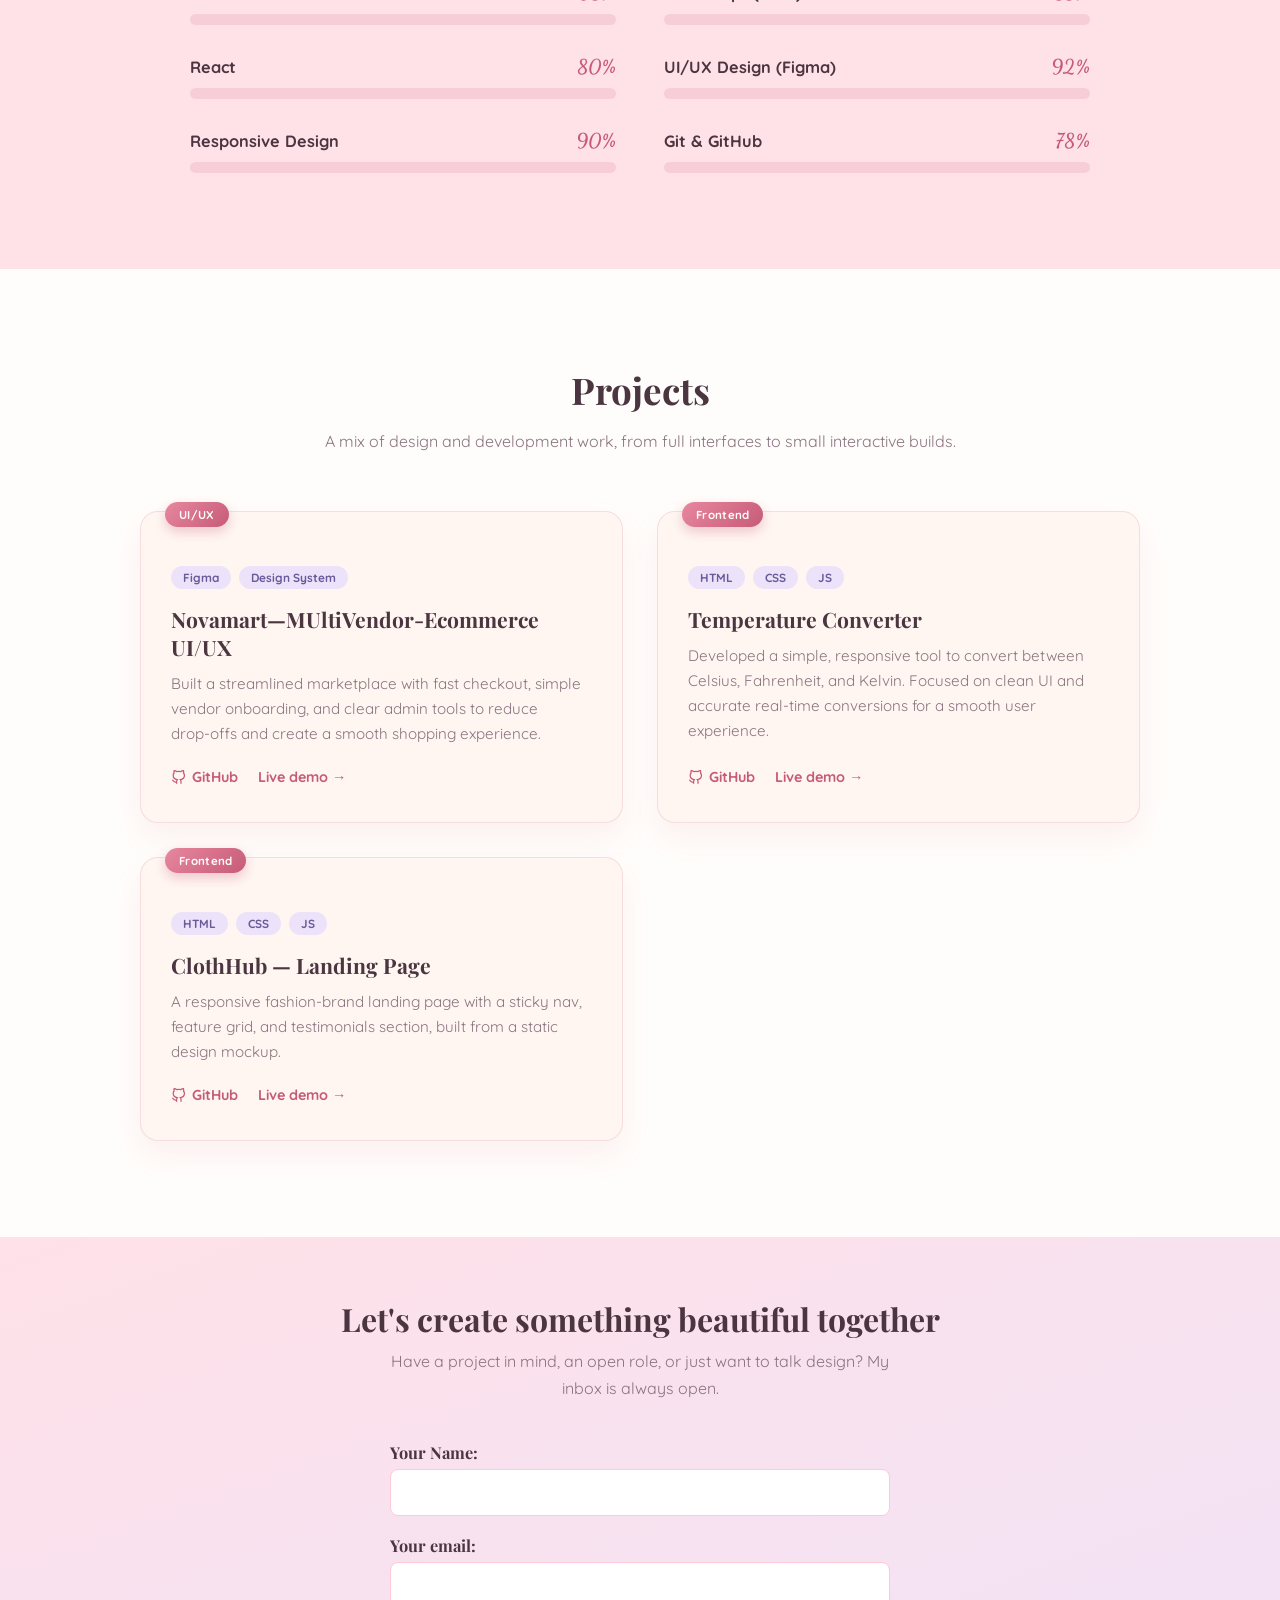
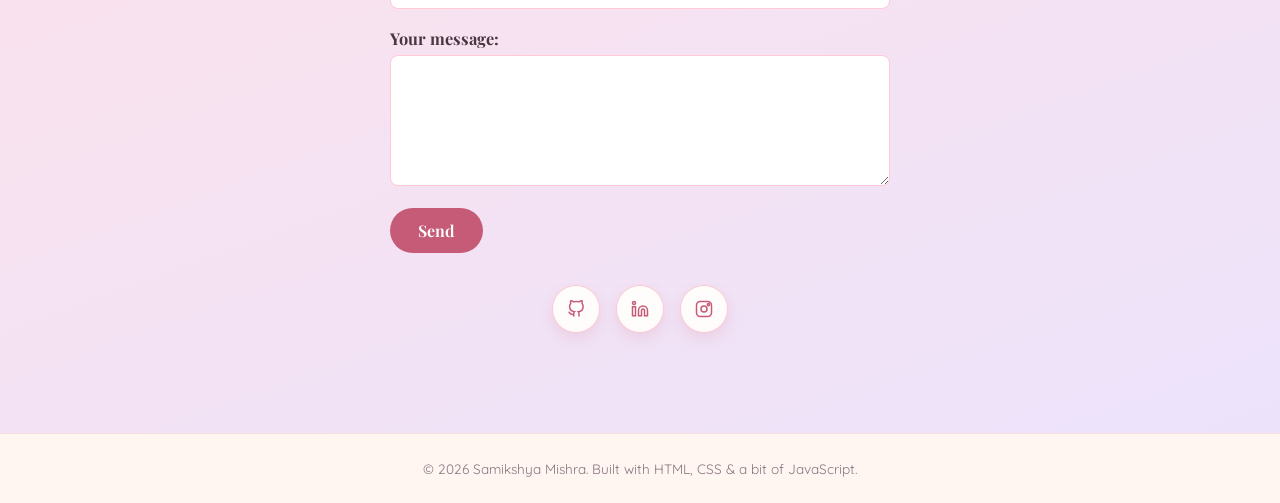
==== commit 8cc104aa: "updated portfolio" ====
--- a/OIBSIP-WebDev-L1-Portfolio/index.html
+++ b/OIBSIP-WebDev-L1-Portfolio/index.html
@@ -5,8 +5,10 @@
     <meta name="viewport" content="width=device-width, initial-scale=1.0">
     <title> Samikshya Portfolio</title>
     <link rel="stylesheet" href="style.css">
+    <script href="main.js"></script>
     <link rel="preconnect" href="https://fonts.googleapis.com">
 <link href="https://fonts.googleapis.com/css2?family=Playfair+Display:ital,wght@0,600;0,700;1,600;1,700&family=Dancing+Script:wght@600;700&family=Quicksand:wght@400;500;600;700&display=swap" rel="stylesheet">
+
 </head>
 <body>
 <!-- Hero Section starts-->
@@ -41,12 +43,7 @@
     </div>
     <div class="profile-wrap">
       <img src="ohh (1).png" alt="avatar-photo" class="avatar-photo">
-        <!-- <div class="polaroid">
-            <span class="tape"></span>
-            
-            <span class="caption">It's me!</span>
-        </div>
-    </div> -->
+    </div>
   </div>
  </section>
  <svg class="scallop" viewBox="0 0 1200 32" preserveAspectRatio="none" xmlns="http://www.w3.org/2000/svg">
@@ -137,7 +134,7 @@
         <p>Built a streamlined marketplace with fast checkout, simple vendor onboarding, and clear admin tools to reduce drop‑offs and create a smooth shopping experience.</p>
         <div class="project-links">
           <a href="#"><svg viewBox="0 0 24 24" fill="none" stroke="currentColor" stroke-width="2"><path d="M9 19c-5 1.5-5-2.5-7-3m14 6v-3.87a3.37 3.37 0 0 0-.94-2.61c3.14-.35 6.44-1.54 6.44-7A5.44 5.44 0 0 0 20 4.77 5.07 5.07 0 0 0 19.91 1S18.73.65 16 2.48a13.38 13.38 0 0 0-7 0C6.27.65 5.09 1 5.09 1A5.07 5.07 0 0 0 5 4.77a5.44 5.44 0 0 0-1.5 3.78c0 5.42 3.3 6.61 6.44 7A3.37 3.37 0 0 0 9 18.13V22"/></svg> GitHub</a>
-          <a href="https://github.com/mishraneera380-coder/NovaMart-MultiVendor-Ecommerce-UIUX#novamart--multi-vendor-e-commerce-marketplace-uiux">Live demo →</a>
+          <a href="#">Live demo →</a>
         </div>
       </div>
       <div class="project-card">
@@ -197,9 +194,7 @@
       <button type="submit">Send</button>
     </form>
 
-    <!-- <a href="mailto:samikshya812@gmail.com" class="email-link">samikshya812@gmail.com</a> -->
-
-    <div class="social-row">
+        <div class="social-row">
      <!-- GitHub -->
      <a href="https://github.com/mishraneera380-coder" aria-label="GitHub">
        <svg viewBox="0 0 24 24" fill="none" stroke-width="2"><path d="M9 19c-5 1.5-5-2.5-7-3m14 6v-3.87a3.37 3.37 0 0 0-.94-2.61c3.14-.35 6.44-1.54 6.44-7A5.44 5.44 0 0 0 20 4.77 5.07 5.07 0 0 0 19.91 1S18.73.65 16 2.48a13.38 13.38 0 0 0-7 0C6.27.65 5.09 1 5.09 1A5.07 5.07 0 0 0 5 4.77a5.44 5.44 0 0 0-1.5 3.78c0 5.42 3.3 6.61 6.44 7A3.37 3.37 0 0 0 9 18.13V22"/></svg>
@@ -221,8 +216,6 @@
      </a>
     </div>
 
-
-    <!-- <p class="signoff">With love, Samikshya</p> -->
   </div>
 </section>
 <!-- Contact Section End-->
--- a/OIBSIP-WebDev-L1-Portfolio/style.css
+++ b/OIBSIP-WebDev-L1-Portfolio/style.css
@@ -282,30 +282,13 @@
   transform:translateY(-3px); 
 }
 
-  /* profile polaroid */
 .profile-wrap{
   flex:1; 
   display:flex; 
   justify-content:center; 
   position:relative; 
 }
-.polaroid{
-  background:var(--blush);
-  padding:18px 18px 60px;
-  border-radius:10px;
-  box-shadow:0 20px 40px rgba(198,91,120,0.22);
-  transform:rotate(3deg);
-  position:relative;
-}
-.tape{
-  position:absolute; 
-  top:-14px; left:50%; 
-  margin-left:-46px;
-  width:92px; height:28px;
-  background:rgba(236,227,251,0.85);
-  border:1px solid rgba(198,91,120,0.15);
-  transform:rotate(-4deg);
-}
+
 .avatar-photo{
   width:440px; 
   height: 499px; 
@@ -323,17 +306,7 @@
   object-fit: cover;
   object-position: top;
 }
-.polaroid .caption{
-  position:absolute; 
-  bottom:16px; left:0; right:0; 
-  text-align:center;
-  font-family:'Dancing Script', cursive; 
-  font-size:1.8rem; 
-  color:var(--ink); 
-  font-weight:700;
-}
-
-  /* scallop divider (lace edge) */
+
 .scallop{
   display:block; width:100%; height:32px; position:relative; z-index:2;
 }
@@ -573,6 +546,7 @@
   font-weight: 700;
   font-size: 1.02rem;
   color: var(--ink);
+  font-family: 'Playfair Display', serif;
 
 }
 
@@ -582,6 +556,7 @@
   font-size:1.02rem ;
   margin-bottom: 6px;
   color: var(--ink);
+  font-family: 'Playfair Display', serif; 
 }
 
 .contact-form input,
@@ -590,8 +565,8 @@
   padding: 12px;
   border: 1px solid var(--blush-deep);
   border-radius: 8px;
-  font-family: inherit;
   font-size: 1rem;
+  font-family: 'Playfair Display', serif; 
 }
 
 .contact-form button {
@@ -606,10 +581,12 @@
   font-size: 1rem;
   color: var(--white);
   transition: transform .2s ease-in-out;
+  font-family: 'Playfair Display', serif;
 }
 
 .contact-form button:hover {
   transform: translateY(-2.8px);
+  font-family: 'Playfair Display', serif;
 }
 
 /* .email-link {
@@ -682,3 +659,86 @@
   font-size:0.85rem; 
   color:var(--ink-soft); 
 }
+
+@media (max-width:900px){
+  .hero .wrap{ 
+    flex-direction:column-reverse; 
+    text-align:center; 
+    gap:44px; }
+  .hero-text h2.lede{ 
+    margin-left:auto; 
+    margin-right:auto; 
+  }
+  .hero-btns{ 
+    justify-content:center; 
+  }
+  .about-body{ 
+    flex-direction:column-reverse; 
+    text-align:center; 
+  }
+  .project-grid{ 
+    grid-template-columns:1fr; 
+  }
+  .skills-grid{ 
+    grid-template-columns:1fr; 
+  }
+}
+
+@media (max-width:768px){
+  .wrap{ 
+    padding:0 24px; 
+  }
+  .nav-inner{ 
+    padding:16px 24px; 
+  }
+  .menu-toggle{ 
+    display:flex; 
+  }
+  .nav-cta.desktop-only{ 
+    display:none; 
+  }
+  nav.links{
+    position:fixed; 
+    top:66px; left:0; right:0;
+    background:var(--white);
+    flex-direction:column;
+    max-height:0; 
+    overflow:hidden;
+    transition:max-height .3s ease;
+    border-bottom:1px solid var(--line);
+  }
+  nav.links.open{ 
+    max-height:320px; 
+  }
+  nav.links a{ 
+    padding:16px 24px; 
+    border-radius:0; 
+    border-top:1px solid var(--line); 
+  }
+
+  .hero{ 
+    padding:56px 0 60px; 
+  }
+  .hero-text h1{ 
+    font-size:2.5rem; 
+  }
+  .polaroid{ 
+    transform:rotate(2deg); 
+  }
+  .avatar-photo{ 
+    width:190px; 
+    height:220px; 
+    font-size:3.4rem; 
+  }
+
+  section{ 
+    padding:70px 0; 
+  }
+  .sec-head h2{ 
+    font-size:1.9rem; 
+  }
+  .email-link{ 
+    font-size:1.2rem; 
+    word-break:break-all; 
+  }
+}
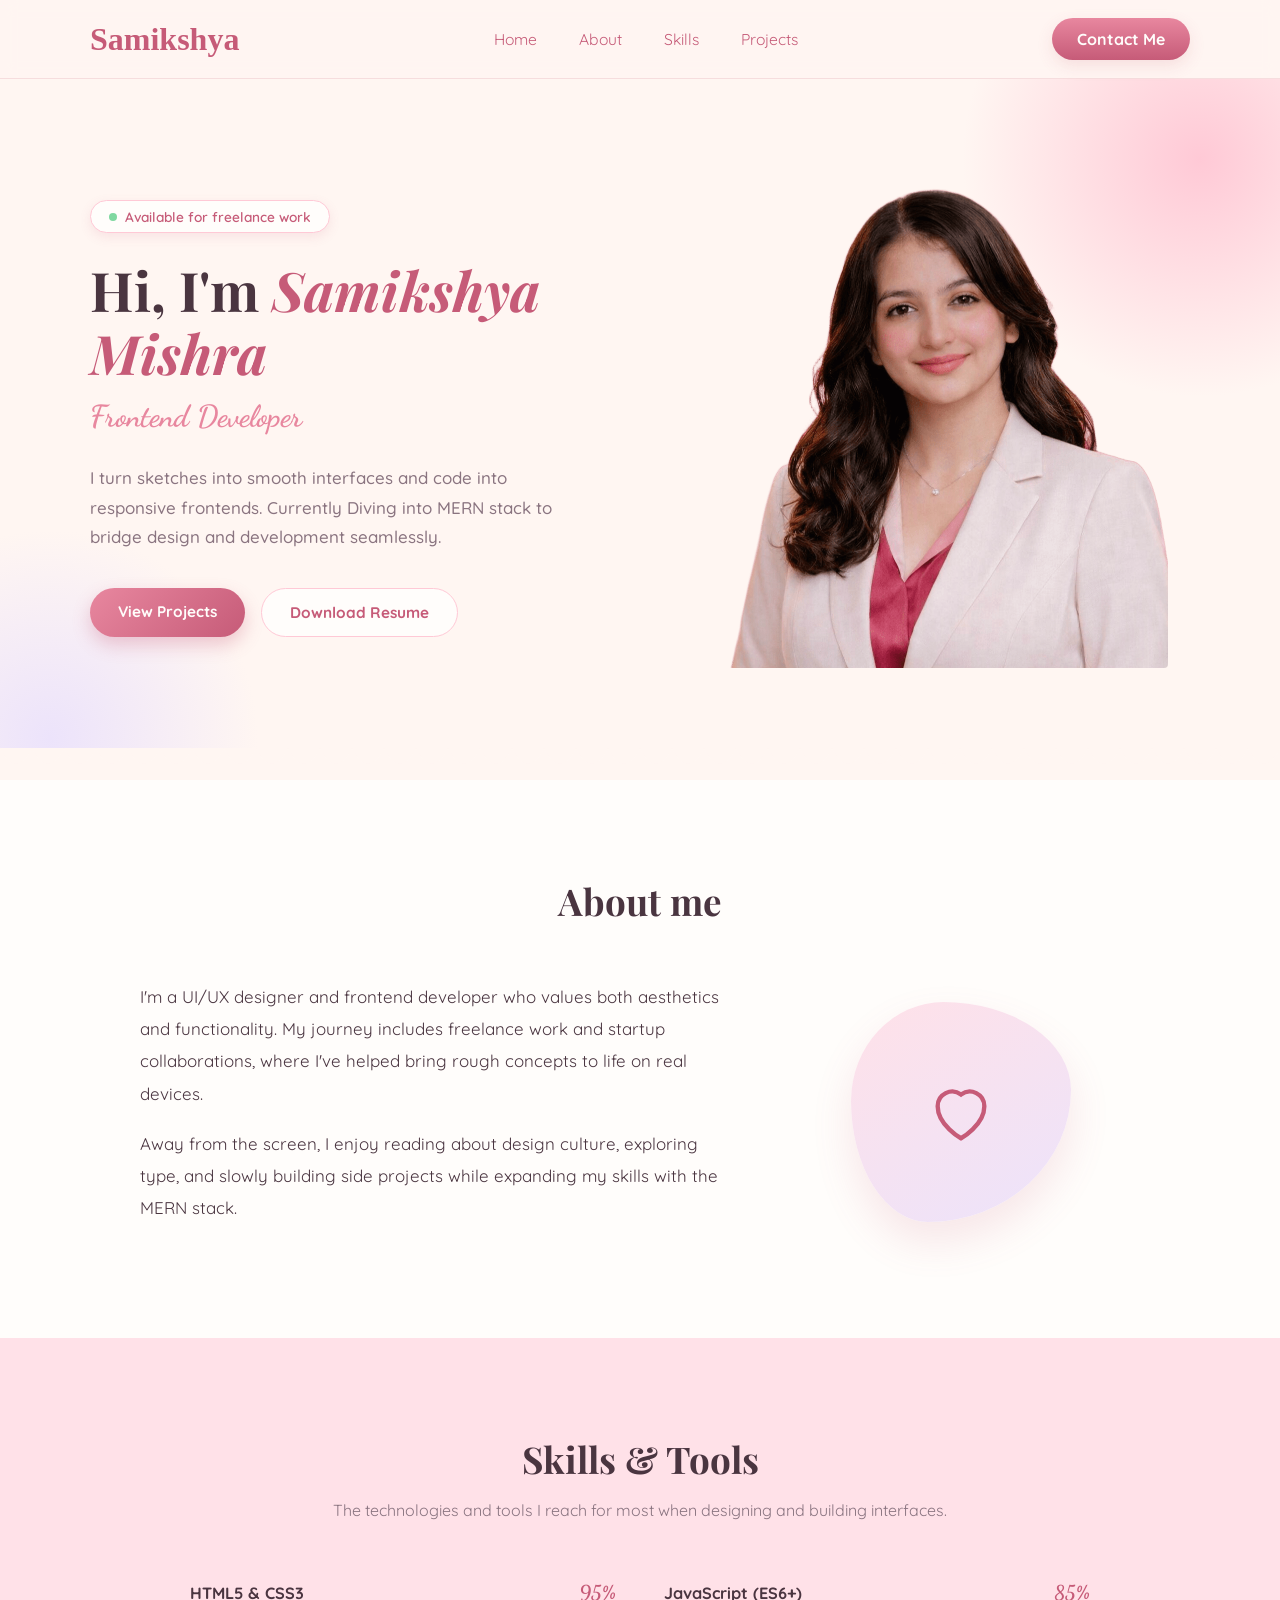
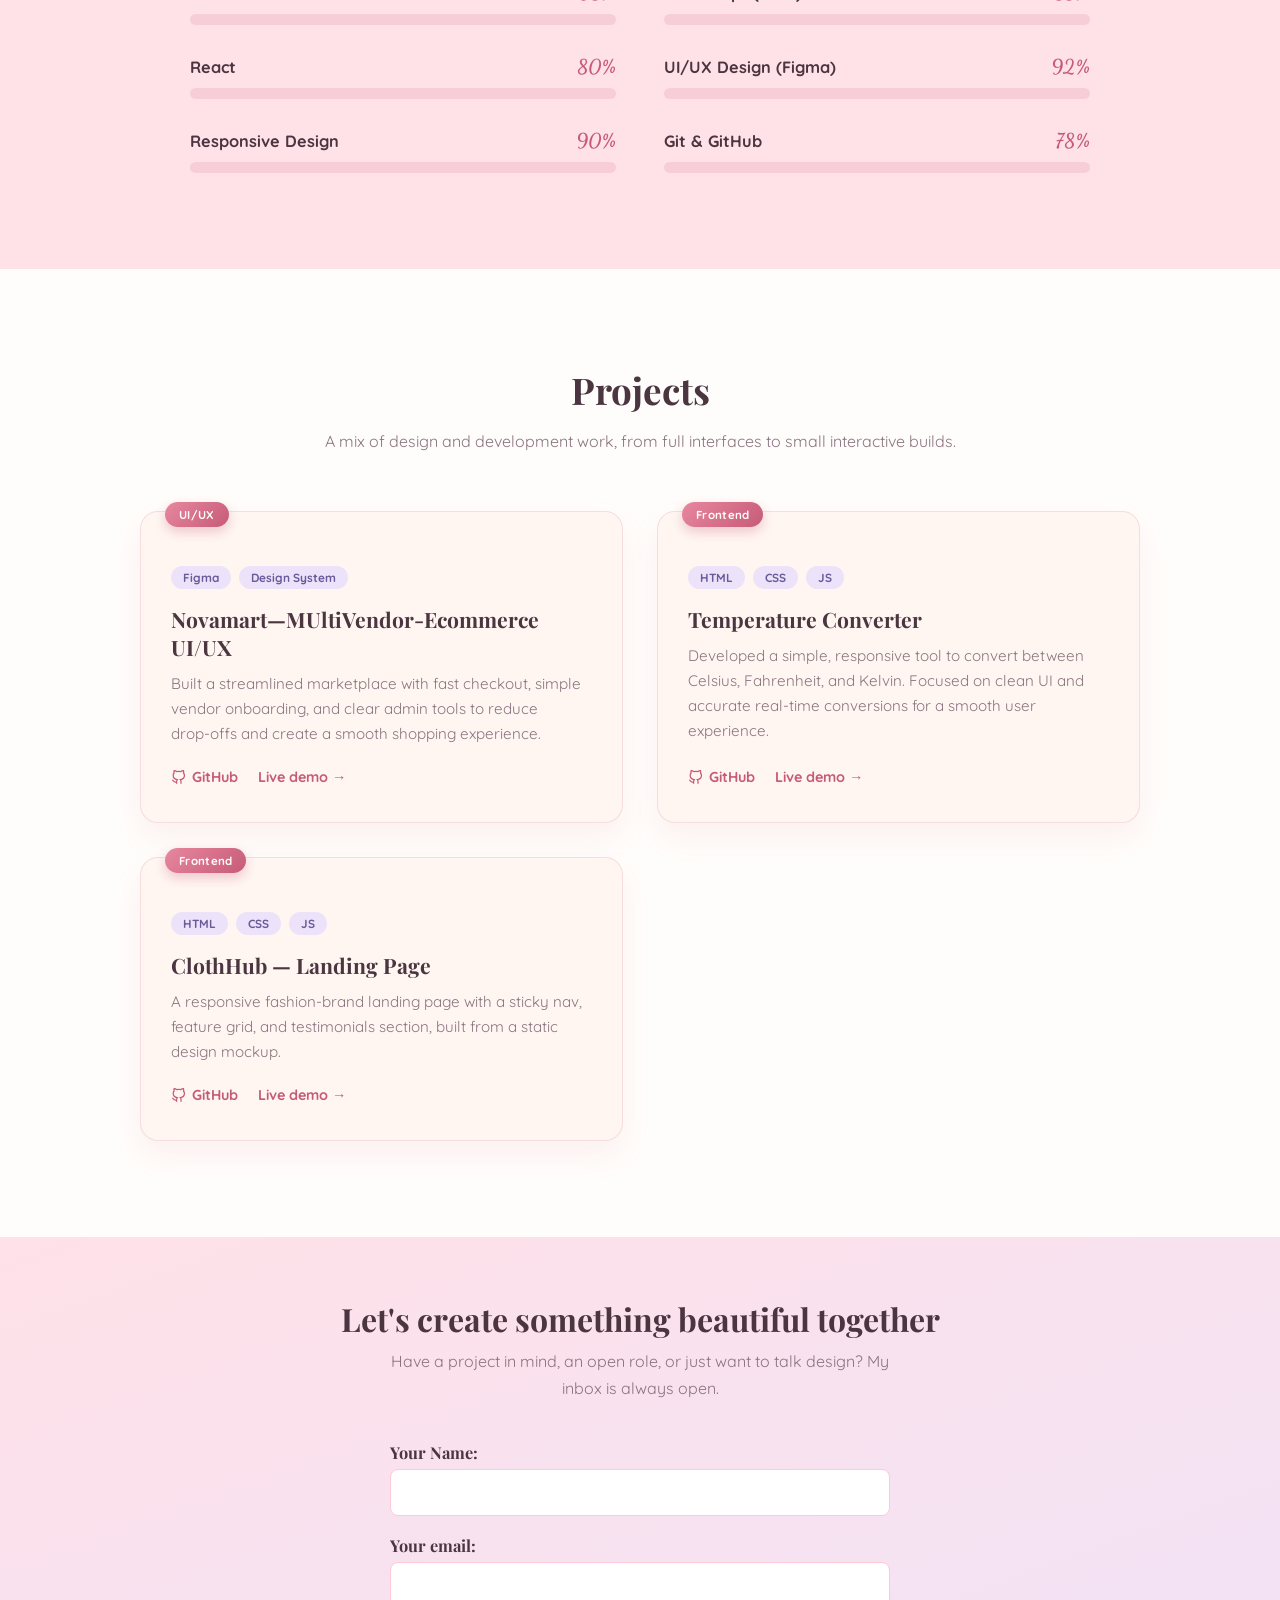
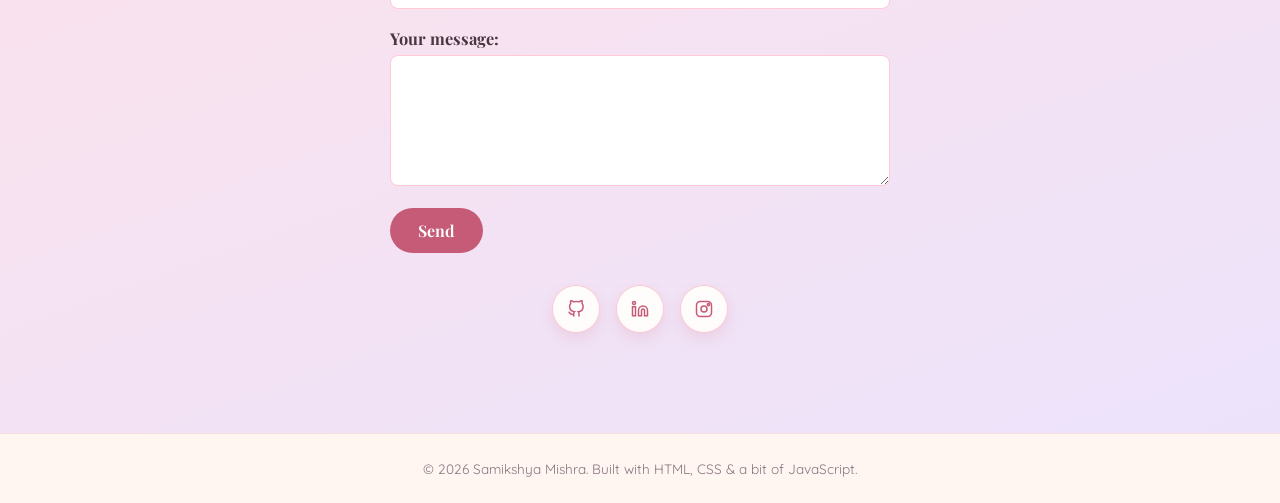
==== commit 1c4a60eb: "updates css" ====
--- a/OIBSIP-WebDev-L1-Portfolio/index.html
+++ b/OIBSIP-WebDev-L1-Portfolio/index.html
@@ -5,24 +5,32 @@
     <meta name="viewport" content="width=device-width, initial-scale=1.0">
     <title> Samikshya Portfolio</title>
     <link rel="stylesheet" href="style.css">
-    <script href="main.js"></script>
     <link rel="preconnect" href="https://fonts.googleapis.com">
 <link href="https://fonts.googleapis.com/css2?family=Playfair+Display:ital,wght@0,600;0,700;1,600;1,700&family=Dancing+Script:wght@600;700&family=Quicksand:wght@400;500;600;700&display=swap" rel="stylesheet">
 
 </head>
 <body>
+ <script src="main.js"></script>
 <!-- Hero Section starts-->
     <header>
         <div class="nav-inner">
             <a href="#home" class="brand"> Samikshya</a>
+
+            <input type="checkbox" id="menu-toggle">
+            <label for="menu-toggle" class="menu-icon">
+              <span></span>
+              <span></span>
+              <span></span>
+            </label>
+            
             <nav class="links" id="navlinks">
-              <a href="#home" class="nav-link">Home</a>
-              <a href="#about"class="nav-link">About</a>
-              <a href="#skills" class="nav-link">Skills</a>
-              <a href="#projects" class="nav-link">Projects</a>
+              <a href="#home" >Home</a>
+              <a href="#about">About</a>
+              <a href="#skills" >Skills</a>
+              <a href="#projects">Projects</a>
             </nav>
             <a href="#contact" class="nav-cta desktop-only">Contact Me</a>
-            <button class="menu-toggle" id="menutoggle" aria-label="Menu"> <span></span> <span></span> <span></span></button>
+            <!-- <button class="menu-toggle" id="menutoggle" aria-label="Menu"> <span></span> <span></span> <span></span></button> -->
         </div>
     </header>
 <!-- heroooooooooooo -->
--- a/OIBSIP-WebDev-L1-Portfolio/style.css
+++ b/OIBSIP-WebDev-L1-Portfolio/style.css
@@ -123,21 +123,27 @@
   box-shadow: 0 10px 20px rgba(198,91,120,0.16);
 }
 
-.menu-toggle{
+.links{
+  display: flex;
+  gap: 10px;
+}
+
+#menu-toggle{ 
+  display:none;
+}
+
+.menu-icon{
   display: none;
   flex-direction: column;
+  cursor: pointer;
   gap: 5px;
-  background: none;
-  border: none;
-  cursor: pointer;
-}
-
-.menu-toggle span{
-  width: 24px;
-  height: 2px;
+}
+.menu-icon span{
+  width: 25px;
+  height: 3px;
   background: var(--pink-deep);
-  display: block;
   border-radius: 2px;
+  transition: all 0.3s ease;
 }
 
 .hero{
@@ -589,23 +595,6 @@
   font-family: 'Playfair Display', serif;
 }
 
-/* .email-link {
-  font-family: 'Playfair Display', serif;
-  font-style: italic;
-  font-size: 1.2rem;
-  color: var(--white);
-  background: linear-gradient(135deg, var(--pink), var(--pink-deep));
-  padding: 16px 36px;
-  border-radius: 40px;
-  display: inline-block;
-  margin-bottom: 42px;
-  box-shadow: 0 12px 26px rgba(198,91,120,0.3);
-  transition: transform .2s ease;
-}
-
-.email-link:hover {
-  transform: translateY(-3px);
-} */
 
 .social-row {
   display: flex;
@@ -669,6 +658,11 @@
     margin-left:auto; 
     margin-right:auto; 
   }
+
+  .links{
+    display: flex;
+    gap: 10px;
+  }
   .hero-btns{ 
     justify-content:center; 
   }
@@ -691,9 +685,36 @@
   .nav-inner{ 
     padding:16px 24px; 
   }
-  .menu-toggle{ 
-    display:flex; 
-  }
+
+  .links{
+    display: none;
+    flex-direction: column;
+    background: var(--blush);
+    padding:20px;
+    border-radius: 8px;
+    animation: slideDown 0.3s ease forwards;
+  }
+
+  @keyframes slideDown {
+    from{
+      opacity: 0;
+      transform: translateY(-10px);
+    }
+    to{
+      opacity: 1;
+      transform: translateY(0);
+    }
+    
+  }
+  
+  .menu-icon{
+    display: flex;
+  }
+
+  #menu-toggle:checked ~ .links{
+    display: flex;
+  }
+
   .nav-cta.desktop-only{ 
     display:none; 
   }
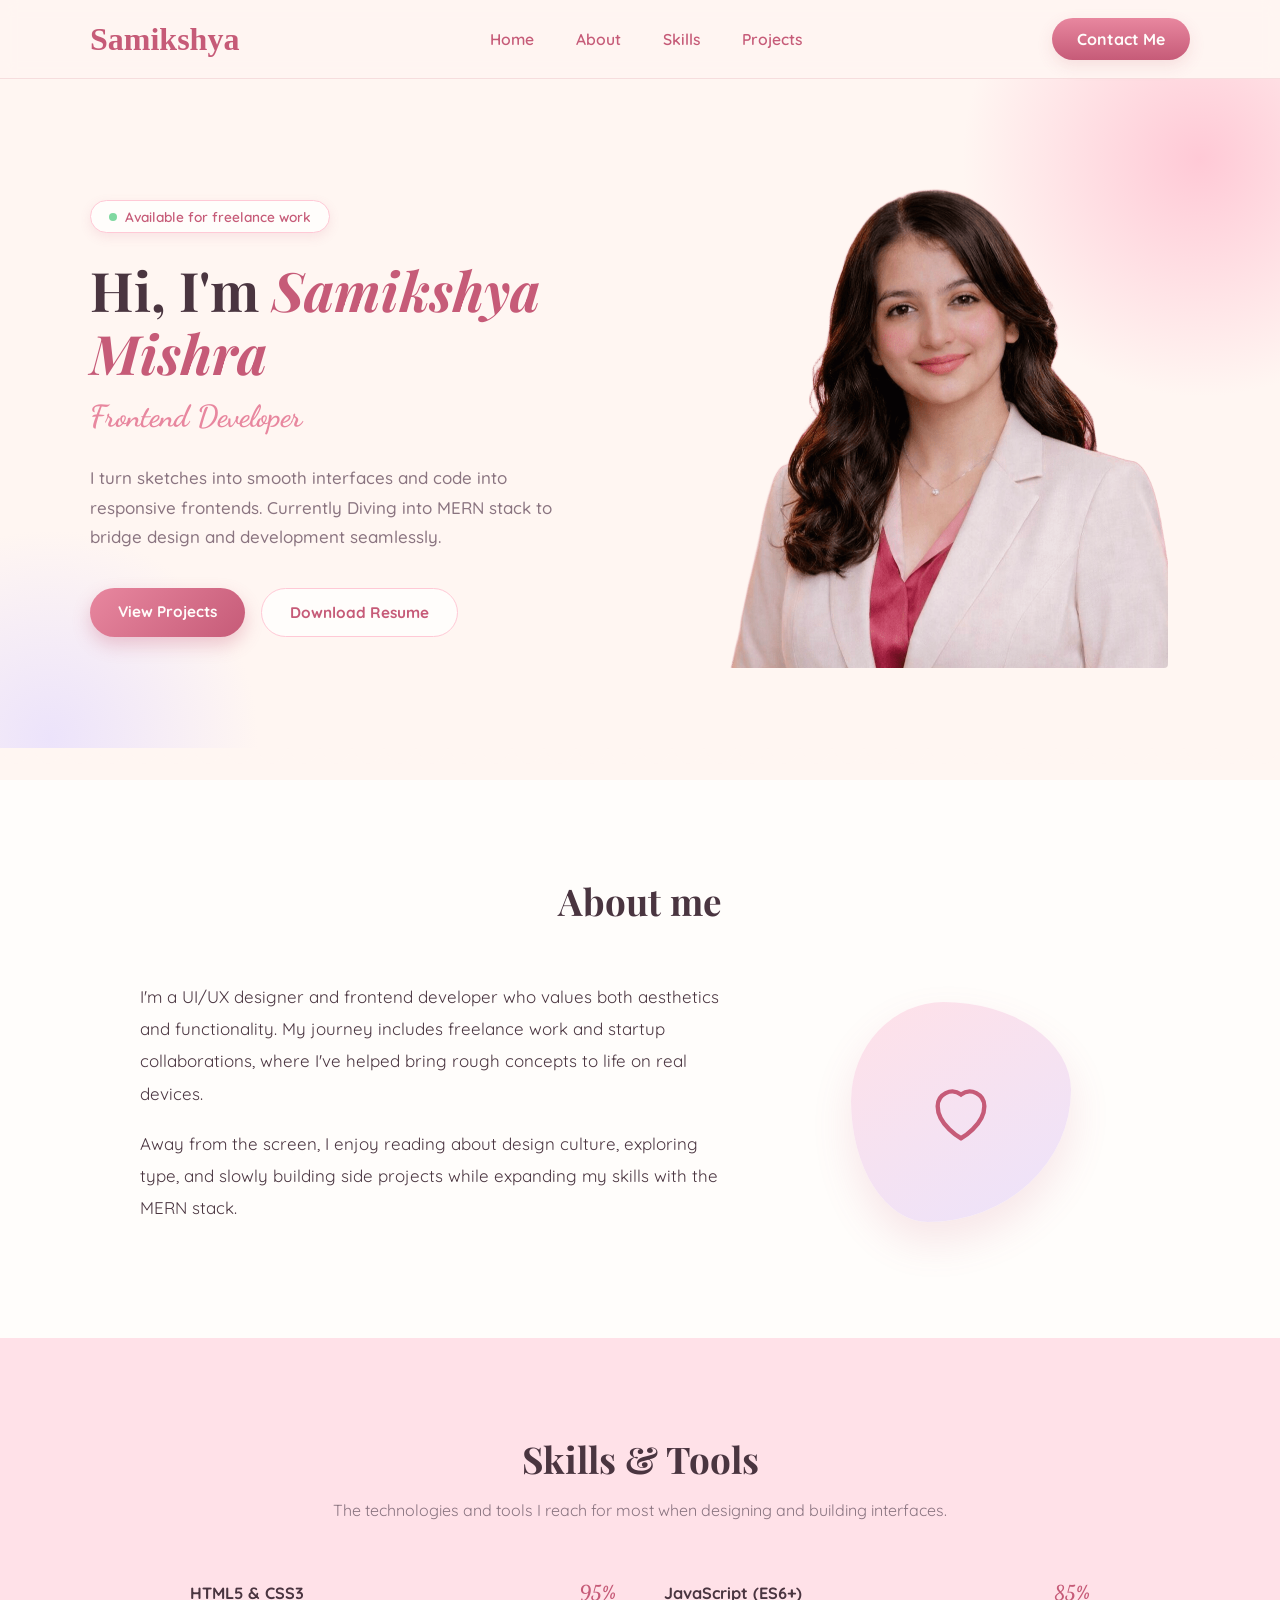
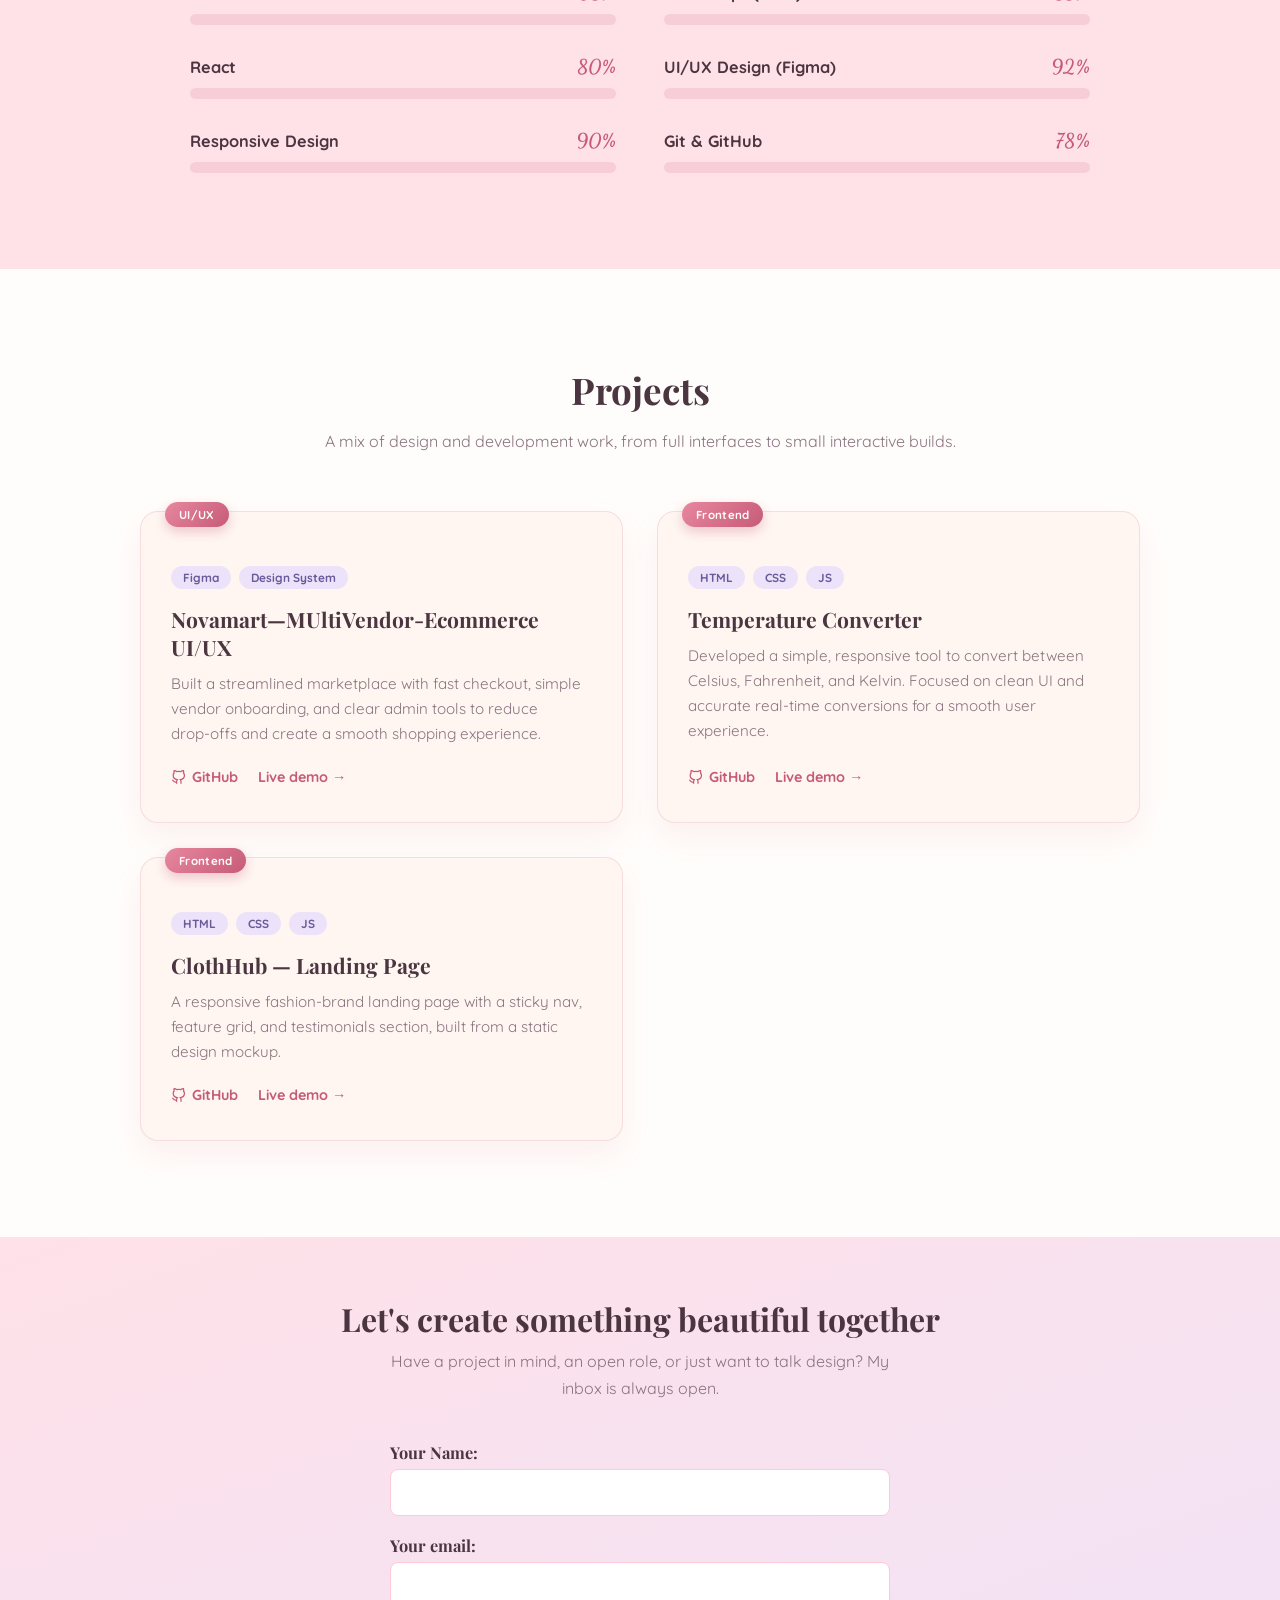
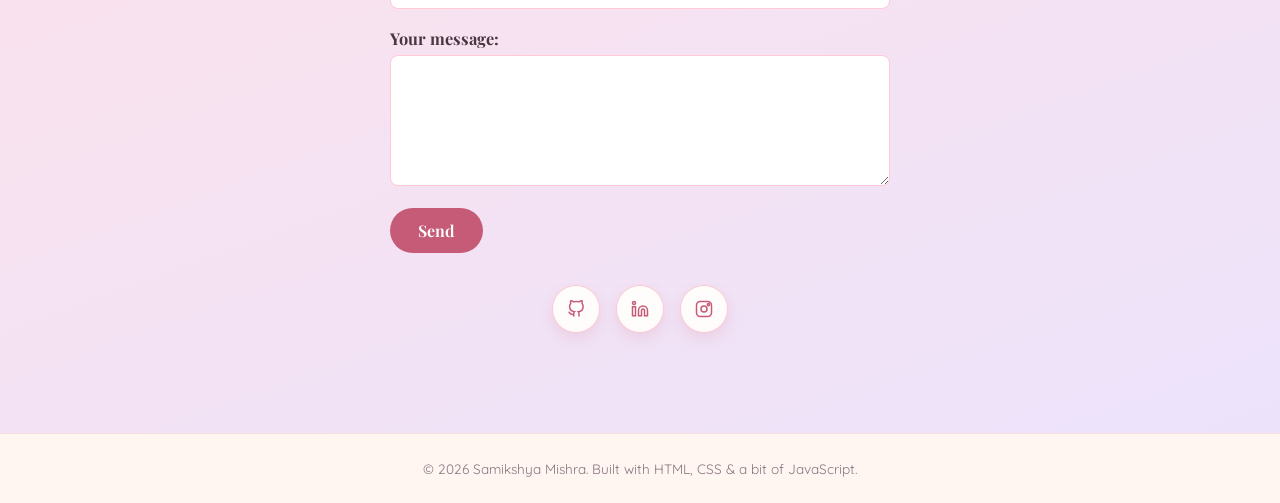
==== commit c5e441e1: "update.css" ====
--- a/OIBSIP-WebDev-L1-Portfolio/index.html
+++ b/OIBSIP-WebDev-L1-Portfolio/index.html
@@ -6,13 +6,14 @@
     <title> Samikshya Portfolio</title>
     <link rel="stylesheet" href="style.css">
     <link rel="preconnect" href="https://fonts.googleapis.com">
-<link href="https://fonts.googleapis.com/css2?family=Playfair+Display:ital,wght@0,600;0,700;1,600;1,700&family=Dancing+Script:wght@600;700&family=Quicksand:wght@400;500;600;700&display=swap" rel="stylesheet">
+    <link href="https://fonts.googleapis.com/css2?family=Playfair+Display:ital,wght@0,600;0,700;1,600;1,700&family=Dancing+Script:wght@600;700&family=Quicksand:wght@400;500;600;700&display=swap" rel="stylesheet">
 
 </head>
 <body>
- <script src="main.js"></script>
 <!-- Hero Section starts-->
     <header>
+
+      
         <div class="nav-inner">
             <a href="#home" class="brand"> Samikshya</a>
 
@@ -22,7 +23,7 @@
               <span></span>
               <span></span>
             </label>
-            
+
             <nav class="links" id="navlinks">
               <a href="#home" >Home</a>
               <a href="#about">About</a>
--- a/OIBSIP-WebDev-L1-Portfolio/style.css
+++ b/OIBSIP-WebDev-L1-Portfolio/style.css
@@ -92,11 +92,11 @@
 
 .links{
   display: flex;
-  gap: 6px;
+  gap: 10px;
 }
 .links a{
   font-size: 0.98rem;
-  font-weight: 2rem;
+  font-weight: 600;
   color: var(--pink-deep);
   padding: 8px 16px;
   border-radius: 22px;
@@ -123,10 +123,6 @@
   box-shadow: 0 10px 20px rgba(198,91,120,0.16);
 }
 
-.links{
-  display: flex;
-  gap: 10px;
-}
 
 #menu-toggle{ 
   display:none;
@@ -137,6 +133,10 @@
   flex-direction: column;
   cursor: pointer;
   gap: 5px;
+  border: .1rem solid rgba(198,91,120,0.08);
+  border-radius: .5rem;
+  font-size: 2.3rem;
+
 }
 .menu-icon span{
   width: 25px;
@@ -685,14 +685,33 @@
   .nav-inner{ 
     padding:16px 24px; 
   }
+  
+  .menu-icon{
+    display: flex;
+  }
+  #menu-toggle:checked ~ .links{
+    display: flex;
+    animation: slideDown 0.3s ease forwards;
+  }
 
   .links{
+    position: absolute;
     display: none;
     flex-direction: column;
     background: var(--blush);
-    padding:20px;
-    border-radius: 8px;
-    animation: slideDown 0.3s ease forwards;
+    padding:12px;
+    top: 62px;
+    left: 0; right: 0;
+    border-radius: 0.8px;
+  }
+
+
+  .links a{
+    margin: 0.2rem;
+    padding: 0.7rem;
+    background:var(--white);
+    border:.1.2px solid rgba(198,91,120,0.08);
+    display:block;
   }
 
   @keyframes slideDown {
@@ -707,18 +726,11 @@
     
   }
   
-  .menu-icon{
-    display: flex;
-  }
-
-  #menu-toggle:checked ~ .links{
-    display: flex;
-  }
 
   .nav-cta.desktop-only{ 
     display:none; 
   }
-  nav.links{
+  /* nav.links{
     position:fixed; 
     top:66px; left:0; right:0;
     background:var(--white);
@@ -727,24 +739,21 @@
     overflow:hidden;
     transition:max-height .3s ease;
     border-bottom:1px solid var(--line);
-  }
-  nav.links.open{ 
+  } */
+  /* nav.links.open{ 
     max-height:320px; 
-  }
-  nav.links a{ 
+  } */
+  /* nav.links a{ 
     padding:16px 24px; 
     border-radius:0; 
     border-top:1px solid var(--line); 
-  }
+  } */
 
   .hero{ 
     padding:56px 0 60px; 
   }
   .hero-text h1{ 
     font-size:2.5rem; 
-  }
-  .polaroid{ 
-    transform:rotate(2deg); 
   }
   .avatar-photo{ 
     width:190px; 
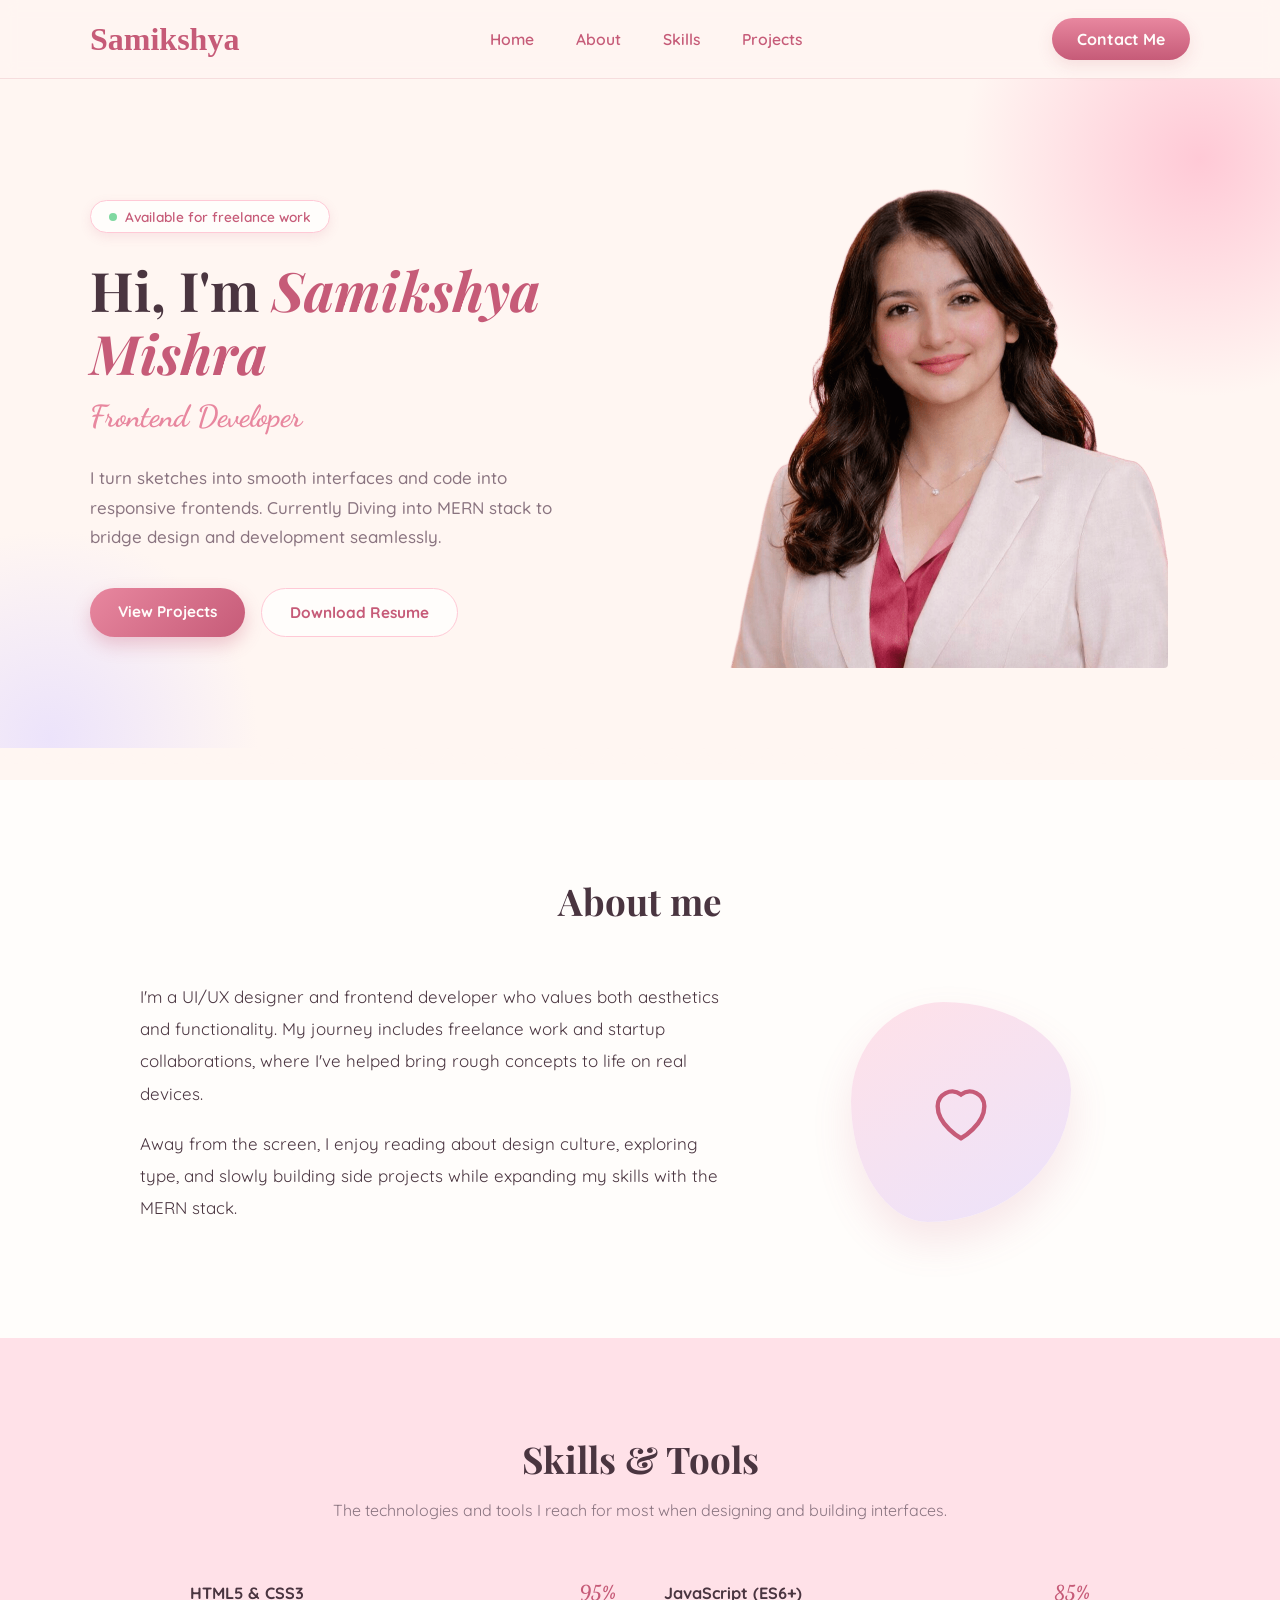
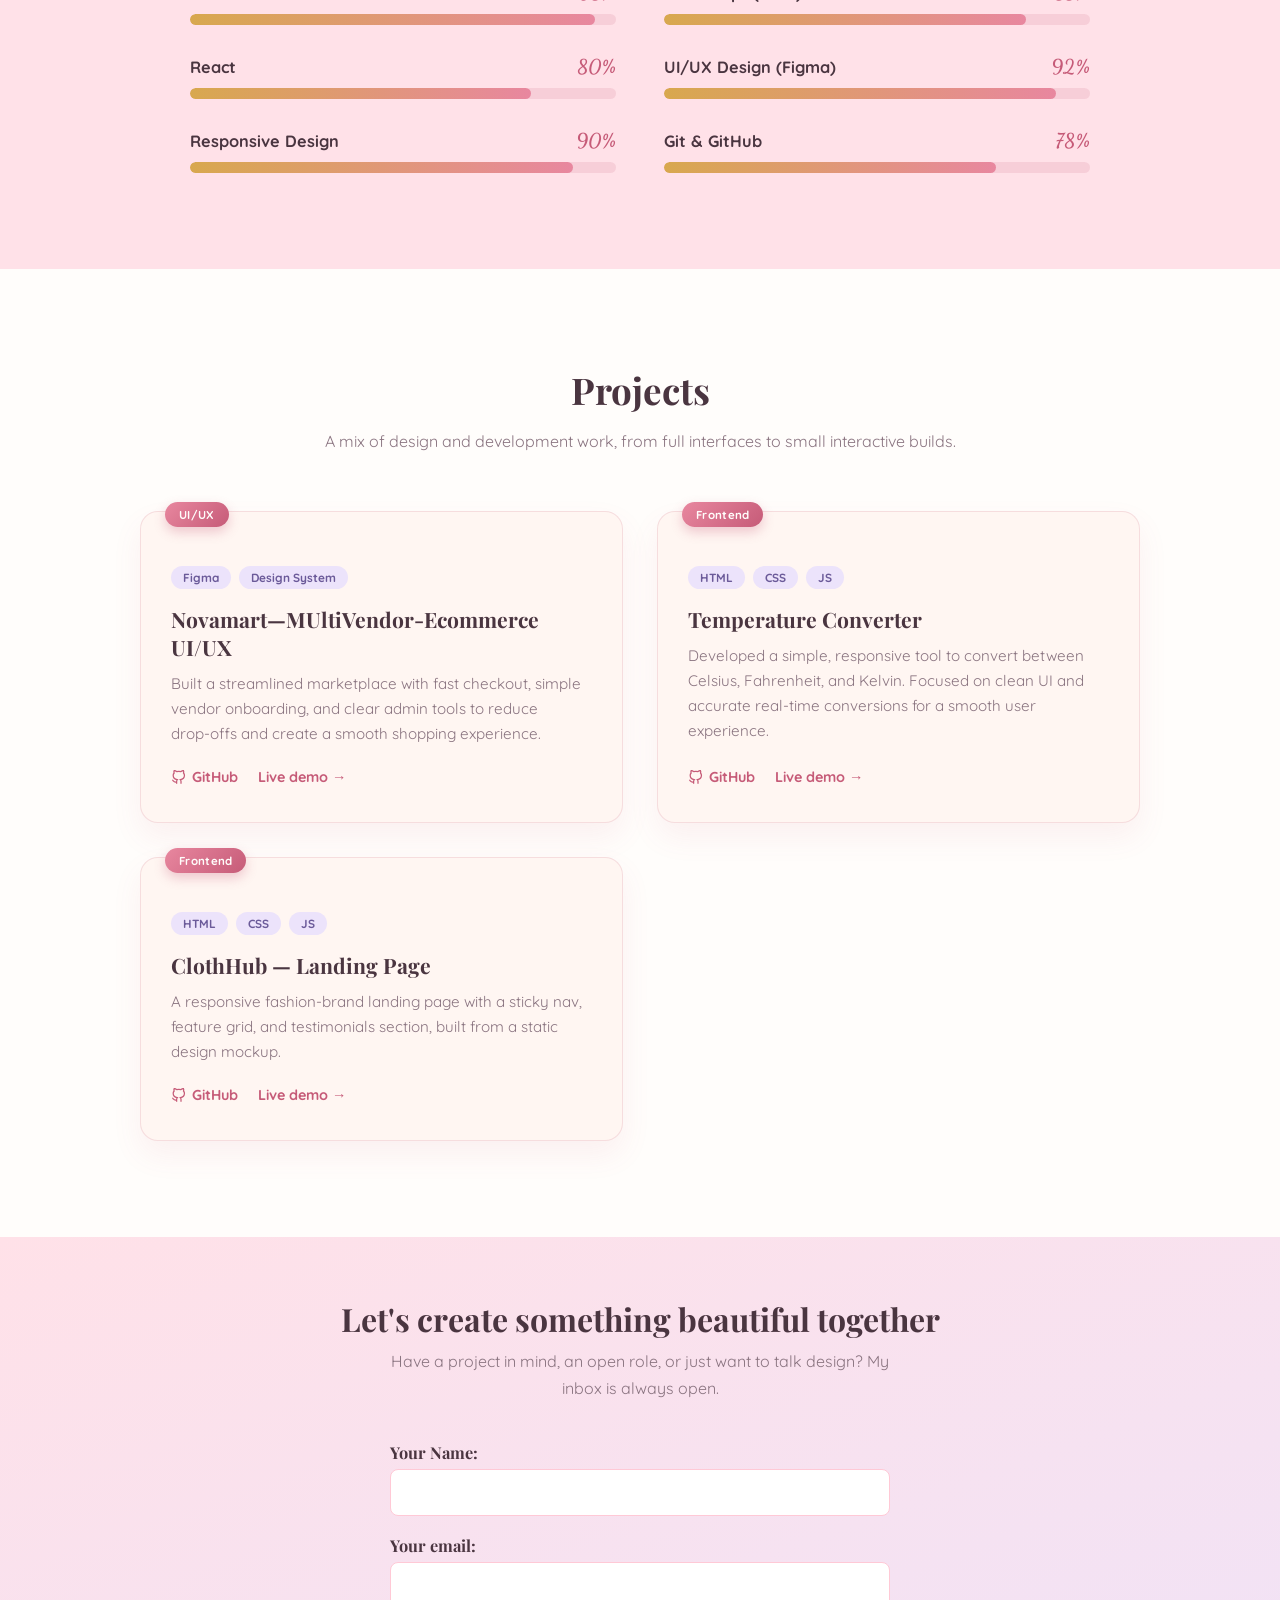
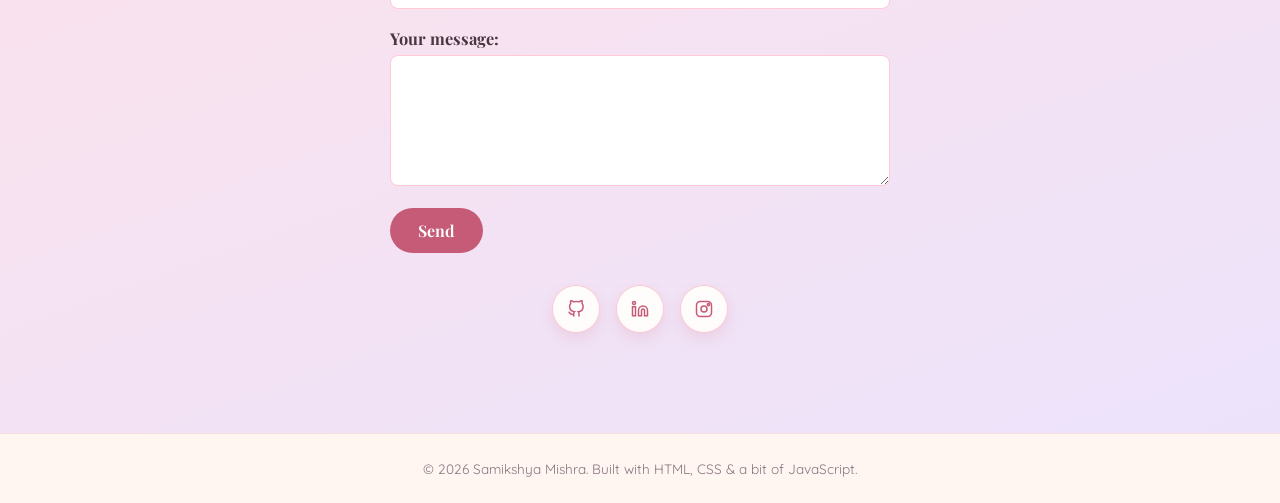
==== commit 3434064d: "updated js" ====
--- a/OIBSIP-WebDev-L1-Portfolio/index.html
+++ b/OIBSIP-WebDev-L1-Portfolio/index.html
@@ -6,6 +6,7 @@
     <title> Samikshya Portfolio</title>
     <link rel="stylesheet" href="style.css">
     <link rel="preconnect" href="https://fonts.googleapis.com">
+    
     <link href="https://fonts.googleapis.com/css2?family=Playfair+Display:ital,wght@0,600;0,700;1,600;1,700&family=Dancing+Script:wght@600;700&family=Quicksand:wght@400;500;600;700&display=swap" rel="stylesheet">
 
 </head>
@@ -235,5 +236,6 @@
 </footer>
 
 </section>
+<script src="main.js"></script>
 </body>
 </html>
--- a/OIBSIP-WebDev-L1-Portfolio/style.css
+++ b/OIBSIP-WebDev-L1-Portfolio/style.css
@@ -710,7 +710,7 @@
     margin: 0.2rem;
     padding: 0.7rem;
     background:var(--white);
-    border:.1.2px solid rgba(198,91,120,0.08);
+    border:1.2px solid rgba(198,91,120,0.08);
     display:block;
   }
 
@@ -730,24 +730,6 @@
   .nav-cta.desktop-only{ 
     display:none; 
   }
-  /* nav.links{
-    position:fixed; 
-    top:66px; left:0; right:0;
-    background:var(--white);
-    flex-direction:column;
-    max-height:0; 
-    overflow:hidden;
-    transition:max-height .3s ease;
-    border-bottom:1px solid var(--line);
-  } */
-  /* nav.links.open{ 
-    max-height:320px; 
-  } */
-  /* nav.links a{ 
-    padding:16px 24px; 
-    border-radius:0; 
-    border-top:1px solid var(--line); 
-  } */
 
   .hero{ 
     padding:56px 0 60px; 
